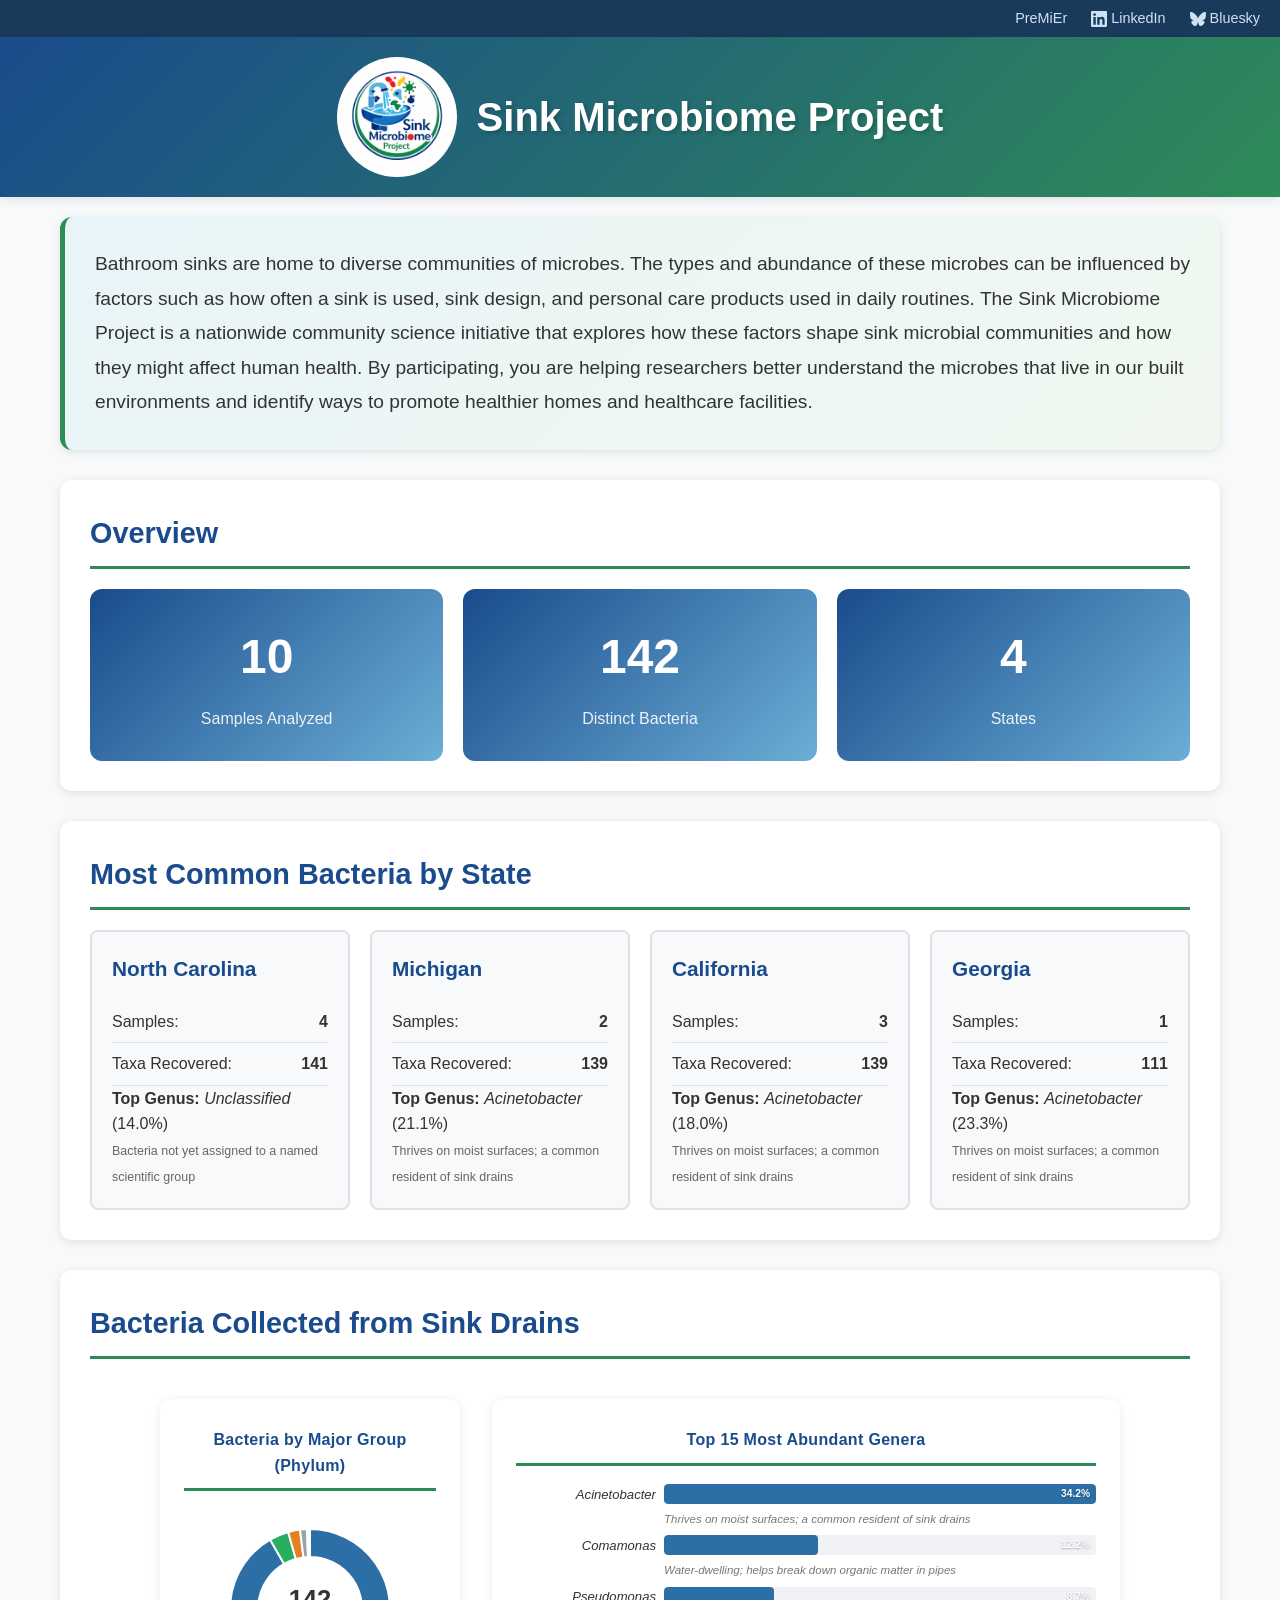
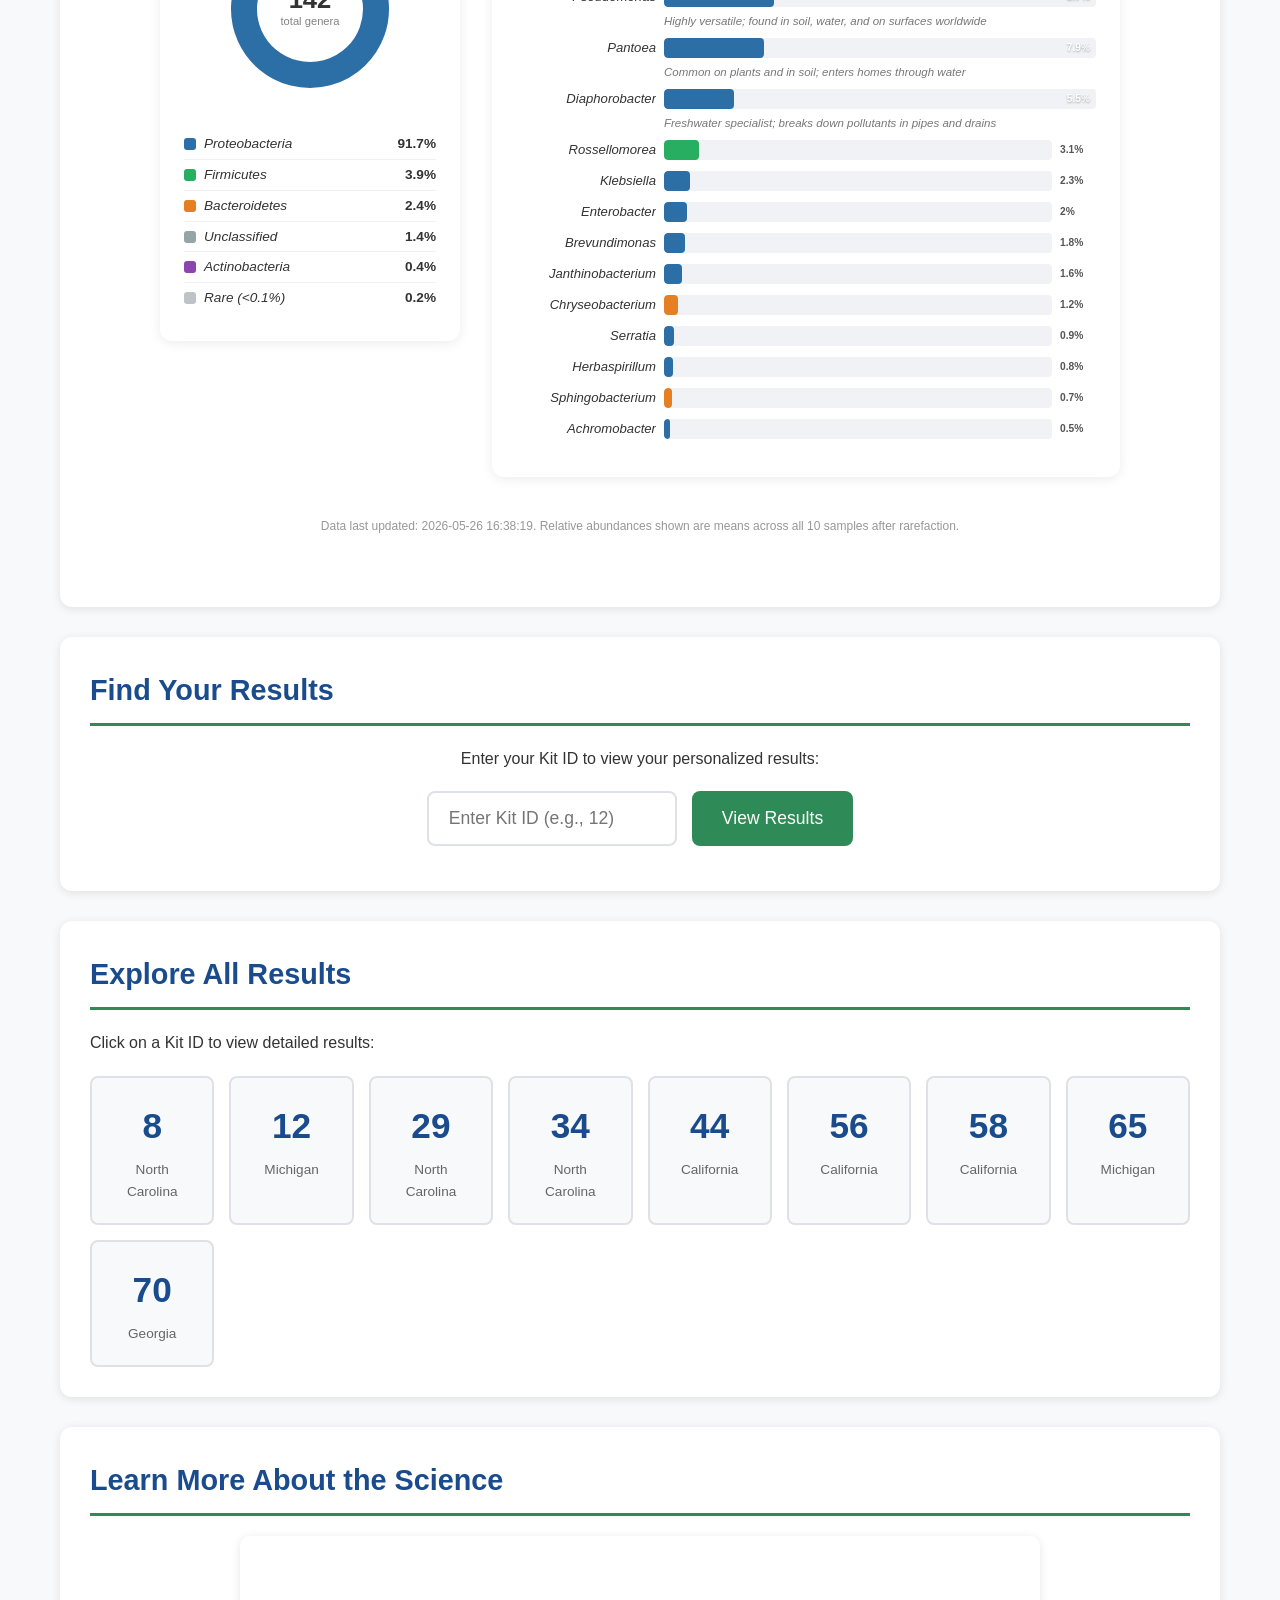
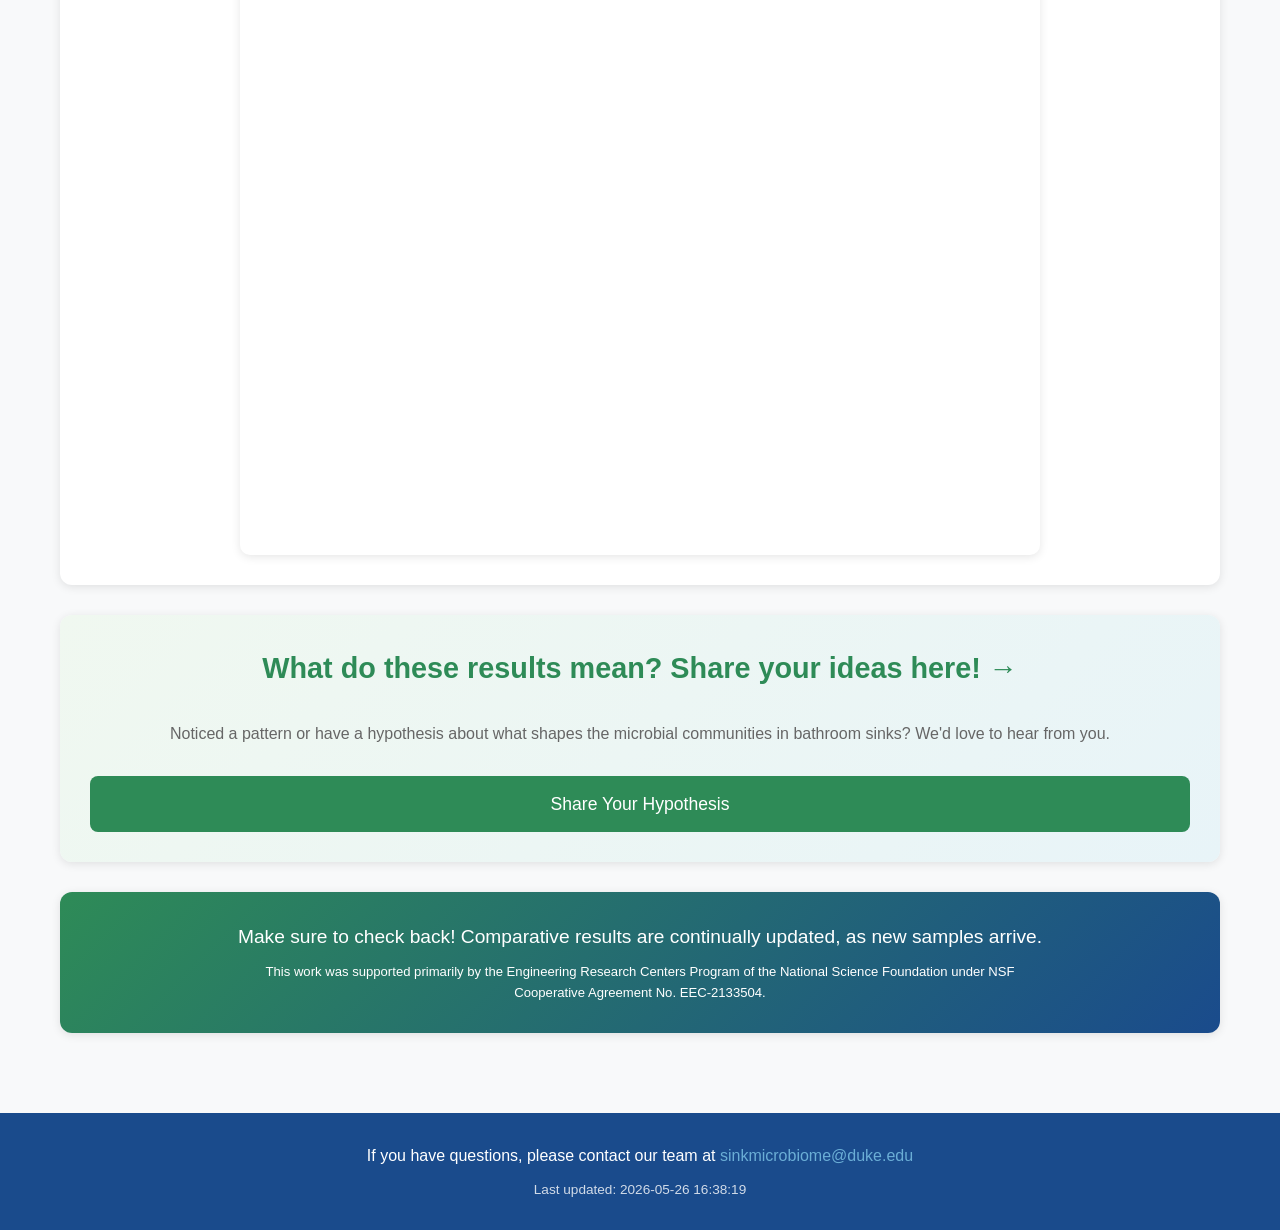
==== website/index.html @ 44a82197 "Update index.html" ====
<!DOCTYPE html>
<html lang="en">
<head>
    <meta charset="UTF-8">
    <meta name="viewport" content="width=device-width, initial-scale=1.0">
    <title>Sink Microbiome Project</title>
    <link rel="stylesheet" href="css/styles.css">
    <link rel="icon" type="image/png" href="assets/logo.png">
</head>
<body>
    <!-- Top Nav Links -->
    <nav class="top-nav">
        <a href="https://premier-microbiome.org/" target="_blank" rel="noopener">PreMiEr</a>
        <a href="https://www.linkedin.com/company/premier-erc/" target="_blank" rel="noopener">
            <svg xmlns="http://www.w3.org/2000/svg" width="24" height="24" viewBox="0 0 24 24" fill="currentColor" style="vertical-align:middle;margin-right:4px;"><path d="M20.447 20.452h-3.554v-5.569c0-1.328-.027-3.037-1.852-3.037-1.853 0-2.136 1.445-2.136 2.939v5.667H9.351V9h3.414v1.561h.046c.477-.9 1.637-1.85 3.37-1.85 3.601 0 4.267 2.37 4.267 5.455v6.286zM5.337 7.433a2.062 2.062 0 0 1-2.063-2.065 2.064 2.064 0 1 1 2.063 2.065zm1.782 13.019H3.555V9h3.564v11.452zM22.225 0H1.771C.792 0 0 .774 0 1.729v20.542C0 23.227.792 24 1.771 24h20.451C23.2 24 24 23.227 24 22.271V1.729C24 .774 23.2 0 22.222 0h.003z"/></svg>LinkedIn
        </a>
        <a href="https://bsky.app/profile/premiererc.bsky.social" target="_blank" rel="noopener">
            <svg xmlns="http://www.w3.org/2000/svg" width="24" height="24" viewBox="0 0 24 24" fill="currentColor" style="vertical-align:middle;margin-right:4px;"><path d="M12 10.8c-1.087-2.114-4.046-6.053-6.798-7.995C2.566.944 1.561 1.266.902 1.565.139 1.908 0 3.08 0 3.768c0 .69.378 5.65.624 6.479.815 2.736 3.713 3.66 6.383 3.364.136-.02.275-.039.415-.056-.138.022-.276.04-.415.056-3.912.58-7.387 2.005-2.83 7.078 5.013 5.19 6.87-1.113 7.823-4.308.953 3.195 2.05 9.271 7.733 4.308 4.267-4.308 1.172-6.498-2.74-7.078a8.741 8.741 0 0 1-.415-.056c.14.017.279.036.415.056 2.67.297 5.568-.628 6.383-3.364.246-.828.624-5.79.624-6.478 0-.69-.139-1.861-.902-2.204-.659-.298-1.664-.62-4.3 1.24C16.046 4.748 13.087 8.687 12 10.8z"/></svg>Bluesky
        </a>
    </nav>

    <!-- Header -->
    <header class="main-header">
        <div class="header-content">
            <img src="assets/logo.png" alt="Sink Microbiome Project Logo" class="logo">
            <h1>Sink Microbiome Project</h1>
        </div>
    </header>

    <!-- Main Content -->
    <main class="container">
        <!-- Project Description -->
        <section class="project-intro">
            <p class="intro-text">
                Bathroom sinks are home to diverse communities of microbes. The types and abundance of these microbes can be influenced by factors such as how often a sink is used, sink design, and personal care products used in daily routines. The Sink Microbiome Project is a nationwide community science initiative that explores how these factors shape sink microbial communities and how they might affect human health. By participating, you are helping researchers better understand the microbes that live in our built environments and identify ways to promote healthier homes and healthcare facilities.
            </p>
        </section>

        <!-- Summary Statistics -->
        <section class="summary-section">
            <h2>Overview</h2>
            <div class="stats-grid">
                <div class="stat-card">
                    <div class="stat-number" id="total-samples">--</div>
                    <div class="stat-label">Samples Analyzed</div>
                </div>
                <div class="stat-card">
                    <div class="stat-number" id="total-taxa">--</div>
                    <div class="stat-label">Distinct Bacteria</div>
                </div>
                <div class="stat-card">
                    <div class="stat-number" id="total-states">--</div>
                    <div class="stat-label">States</div>
                </div>
            </div>
        </section>

        <!-- Taxa by State -->
        <section class="county-section">
            <h2>Most Common Bacteria by State</h2>
            <div class="county-grid" id="state-grid">
                <!-- Populated by JavaScript -->
            </div>
        </section>

        <!-- Microbial Community Figure -->
        <section class="top-taxa-section">
            <h2>Bacteria Collected from Sink Drains</h2>
            <div class="figure-grid">
                <div class="figure-panel donut-panel">
                    <h2>Bacteria by Major Group (Phylum)</h2>
                    <div class="donut-wrap">
                        <svg id="donut-svg" viewBox="0 0 200 200"></svg>
                        <div class="donut-center">
                            <div class="big" id="donut-total">—</div>
                            <div class="small">total genera</div>
                        </div>
                    </div>
                    <ul class="phylum-legend" id="phylum-legend"></ul>
                </div>
                <div class="figure-panel bar-panel">
                    <h2>Top 15 Most Abundant Genera</h2>
                    <div id="bar-chart"></div>
                </div>
            </div>
            <p class="figure-note" id="figure-note"></p>
        </section>

        <!-- Participant Lookup -->
        <section class="lookup-section">
            <h2>Find Your Results</h2>
            <p>Enter your Kit ID to view your personalized results:</p>
            <div class="lookup-form">
                <input type="text" id="kit-id-input" placeholder="Enter Kit ID (e.g., 12)">
                <button id="lookup-btn" onclick="lookupParticipant()">View Results</button>
            </div>
            <div id="lookup-error" class="error-message"></div>
        </section>

        <!-- All Participants -->
        <section class="participants-section">
            <h2>Explore All Results</h2>
            <p>Click on a Kit ID to view detailed results:</p>
            <div class="participants-grid" id="participants-grid">
                <!-- Populated by JavaScript -->
            </div>
        </section>
        
        <!-- Video Section -->
        <section class="video-section">
            <h2>Learn More About the Science</h2>
            <div class="video-embed">
                <iframe
                    src="https://www.youtube.com/embed/YQyS303z-vs"
                    allow="accelerometer; autoplay; clipboard-write; encrypted-media; gyroscope; picture-in-picture"
                    allowfullscreen
                    title="Meet the Microbes That Climb Out of Sinks – PBS SCI NC">
                </iframe>
            </div>
        </section>

        <!-- Hypothesis Link -->
        <section class="hypothesis-section">
            <h2><a href="hypothesis.html" style="color: inherit; text-decoration: none;">What do these results mean? Share your ideas here! &rarr;</a></h2>
            <p style="text-align:center; margin-top: 12px; color: var(--text-light);">Noticed a pattern or have a hypothesis about what shapes the microbial communities in bathroom sinks? We'd love to hear from you.</p>
            <div style="text-align:center; margin-top: 20px;">
                <a href="hypothesis.html" class="submit-btn" style="display:inline-block; text-decoration:none; padding: 14px 32px;">Share Your Hypothesis</a>
            </div>
        </section>

        <!-- Updates Notice -->
        <section class="updates-notice">
            <p class="update-text">
                Make sure to check back! Comparative results are continually updated, as new samples arrive.
            </p>
            <p class="funding-text">This work was supported primarily by the Engineering Research Centers Program of the National Science Foundation under NSF Cooperative Agreement No. EEC-2133504.</p>
        </section>
    </main>

    <!-- Footer -->
    <footer class="main-footer">
        <p class="contact-text">
            If you have questions, please contact our team at
            <a href="mailto:sinkmicrobiome@duke.edu">sinkmicrobiome@duke.edu</a>
        </p>
        <p class="last-updated">Last updated: <span id="last-updated">--</span></p>
    </footer>

    <script src="js/main.js"></script>
</body>
</html>
---- website/css/styles.css ----
/* =============================================================================
   Sink Microbiome Project - Website Styles
   ============================================================================= */

/* CSS Variables */
:root {
    --primary-blue: #1a4b8c;
    --primary-green: #2e8b57;
    --light-blue: #6baed6;
    --accent-red: #e63946;
    --background: #f8f9fa;
    --white: #ffffff;
    --text-dark: #333333;
    --text-light: #666666;
    --border-color: #dee2e6;
    --shadow: 0 2px 10px rgba(0, 0, 0, 0.1);
    --shadow-hover: 0 4px 20px rgba(0, 0, 0, 0.15);
}

/* Reset and Base Styles */
* {
    margin: 0;
    padding: 0;
    box-sizing: border-box;
}

body {
    font-family: 'Segoe UI', Tahoma, Geneva, Verdana, sans-serif;
    line-height: 1.6;
    color: var(--text-dark);
    background-color: var(--background);
}

/* Top Nav */
.top-nav {
    background-color: #1a3a5c;
    padding: 7px 20px;
    display: flex;
    justify-content: flex-end;
    align-items: center;
    gap: 24px;
}

.top-nav a {
    color: #cfe2f3;
    text-decoration: none;
    font-size: 0.9rem;
    font-weight: 500;
    display: inline-flex;
    align-items: center;
    transition: color 0.2s;
}

.top-nav a:hover {
    color: #ffffff;
}

.top-nav svg {
    width: 16px;
    height: 16px;
}

/* Funding statement */
.funding-text {
    font-size: 0.82rem;
    color: #ffffff;
    text-align: center;
    max-width: 800px;
    margin: 8px auto 0;
    padding: 0 20px;
}

/* Microbial community figure (shared between index and microbes pages) */
.figure-grid {
    display: flex;
    flex-wrap: wrap;
    gap: 32px;
    justify-content: center;
    align-items: flex-start;
    max-width: 1000px;
    margin: 40px auto;
    padding: 0 20px;
}
.figure-panel {
    background: #fff;
    border-radius: 12px;
    box-shadow: 0 2px 12px rgba(0,0,0,.08);
    padding: 28px 24px;
}
.figure-panel h2 {
    font-size: 1em;
    font-weight: 700;
    margin: 0 0 18px;
    text-align: center;
    letter-spacing: .02em;
}
.donut-panel { flex: 0 0 300px; }
.bar-panel    { flex: 1 1 400px; min-width: 280px; }
.donut-wrap   { position: relative; width: 200px; height: 200px; margin: 0 auto 20px; }
.donut-wrap svg { width: 100%; height: 100%; overflow: visible; }
.donut-center {
    position: absolute; top: 50%; left: 50%;
    transform: translate(-50%,-50%);
    text-align: center; pointer-events: none;
}
.donut-center .big   { font-size: 1.6em; font-weight: 700; line-height: 1; }
.donut-center .small { font-size: 0.7em; opacity: .6; }
.phylum-legend { list-style: none; margin: 0; padding: 0; }
.phylum-legend li {
    display: flex; align-items: center; gap: 8px;
    font-size: 0.85em; padding: 4px 0;
    border-bottom: 1px solid #f0f0f0;
}
.phylum-legend li:last-child { border-bottom: none; }
.legend-dot  { width: 12px; height: 12px; border-radius: 3px; flex-shrink: 0; }
.legend-name { flex: 1; font-style: italic; }
.legend-pct  { font-weight: 600; white-space: nowrap; }
.bar-row {
    display: flex; align-items: center; gap: 8px;
    margin-bottom: 10px; font-size: 0.82em;
}
.bar-label {
    width: 140px; flex-shrink: 0;
    text-align: right; font-style: italic;
    overflow: hidden; text-overflow: ellipsis; white-space: nowrap;
}
.bar-track {
    flex: 1; background: #f0f2f5; border-radius: 4px; height: 20px;
    position: relative; overflow: hidden;
}
.bar-fill   { height: 100%; border-radius: 4px; transition: width .6s ease; }
.bar-pct {
    position: absolute; right: 6px; top: 50%;
    transform: translateY(-50%);
    font-size: 0.78em; font-weight: 600; color: #fff;
    text-shadow: 0 1px 2px rgba(0,0,0,.3);
}
.bar-pct.outside {
    position: static; transform: none;
    color: #555; text-shadow: none; flex-shrink: 0; width: 36px;
    font-size: 0.78em; font-weight: 600;
}
.figure-note {
    text-align: center; font-size: 0.75em; opacity: .5;
    margin: 0 auto 40px; max-width: 700px; padding: 0 20px;
}
.bar-desc {
    margin-left: 148px;
    font-size: 0.72em;
    color: #777;
    font-style: italic;
    margin-top: -4px;
    margin-bottom: 8px;
    line-height: 1.4;
}
@media (max-width: 600px) {
    .bar-desc { margin-left: 108px; }
}

/* Video section */
.video-section {
    text-align: left;
}
.video-embed {
    position: relative;
    padding-bottom: 56.25%;
    height: 0;
    overflow: hidden;
    max-width: 800px;
    margin: 16px auto 0;
    border-radius: 10px;
    box-shadow: var(--shadow);
}
.video-embed iframe {
    position: absolute;
    top: 0; left: 0;
    width: 80%; height: 80%;
    border: 0;
    border-radius: 10px;
}
@media (max-width: 600px) {
    .bar-label { width: 100px; font-size: 0.75em; }
}

/* Header */
.main-header {
    background: linear-gradient(135deg, var(--primary-blue) 0%, var(--primary-green) 100%);
    color: var(--white);
    padding: 20px 0;
    box-shadow: var(--shadow);
}

.header-content {
    max-width: 1200px;
    margin: 0 auto;
    padding: 0 20px;
    display: flex;
    align-items: center;
    justify-content: center;
    gap: 20px;
}

.logo {
    width: 120px;
    height: 120px;
    border-radius: 50%;
    background: var(--white);
    padding: 5px;
}

.main-header h1 {
    font-size: 2.5rem;
    font-weight: 700;
    text-shadow: 2px 2px 4px rgba(0, 0, 0, 0.2);
}

/* Main Container */
.container {
    max-width: 1200px;
    margin: 0 auto;
    padding: 20px;
}

/* Section Styles */
section {
    background: var(--white);
    border-radius: 12px;
    padding: 30px;
    margin-bottom: 30px;
    box-shadow: var(--shadow);
}

section h2 {
    color: var(--primary-blue);
    font-size: 1.8rem;
    margin-bottom: 20px;
    padding-bottom: 10px;
    border-bottom: 3px solid var(--primary-green);
}

/* Project Intro */
.project-intro {
    background: linear-gradient(135deg, #e8f4f8 0%, #f0f8f0 100%);
    border-left: 5px solid var(--primary-green);
}

.intro-text {
    font-size: 1.2rem;
    color: var(--text-dark);
    line-height: 1.8;
}

/* Stats Grid */
.stats-grid {
    display: grid;
    grid-template-columns: repeat(auto-fit, minmax(200px, 1fr));
    gap: 20px;
}

.stat-card {
    background: linear-gradient(135deg, var(--primary-blue) 0%, var(--light-blue) 100%);
    color: var(--white);
    padding: 30px;
    border-radius: 12px;
    text-align: center;
    transition: transform 0.3s ease;
}

.stat-card:hover {
    transform: translateY(-5px);
}

.stat-number {
    font-size: 3rem;
    font-weight: 700;
    margin-bottom: 10px;
}

.stat-label {
    font-size: 1rem;
    opacity: 0.9;
}

/* Map Section */
.map-section {
    min-height: 400px;
}

#map-container {
    height: 350px;
    border-radius: 8px;
    overflow: hidden;
    border: 2px solid var(--border-color);
}

.map-placeholder {
    height: 100%;
    display: flex;
    align-items: center;
    justify-content: center;
    background: #e9ecef;
    color: var(--text-light);
}

/* County Grid */
.county-grid {
    display: grid;
    grid-template-columns: repeat(auto-fit, minmax(250px, 1fr));
    gap: 20px;
}

.county-card {
    background: var(--background);
    border: 2px solid var(--border-color);
    border-radius: 8px;
    padding: 20px;
    transition: all 0.3s ease;
}

.county-card:hover {
    border-color: var(--primary-green);
    box-shadow: var(--shadow-hover);
}

.county-card h3 {
    color: var(--primary-blue);
    margin-bottom: 15px;
    font-size: 1.3rem;
}

.county-stat {
    display: flex;
    justify-content: space-between;
    padding: 8px 0;
    border-bottom: 1px solid var(--border-color);
}

.county-stat:last-child {
    border-bottom: none;
}

/* Top Taxa Section */
.taxa-list {
    display: flex;
    flex-direction: column;
    gap: 15px;
}

.taxa-item {
    display: flex;
    align-items: flex-start;
    background: var(--background);
    border-radius: 8px;
    padding: 15px 20px;
    transition: all 0.3s ease;
}

.taxa-item:hover {
    background: #e8f4f8;
}

.taxa-rank {
    width: 40px;
    height: 40px;
    background: var(--primary-green);
    color: var(--white);
    border-radius: 50%;
    display: flex;
    align-items: center;
    justify-content: center;
    font-weight: 700;
    margin-right: 20px;
}

.taxa-name {
    flex: 1;
    font-size: 1.1rem;
    font-style: italic;
}

.taxa-abundance {
    font-weight: 700;
    color: var(--primary-blue);
}

.taxa-description {
    font-size: 0.82rem;
    color: var(--text-light);
    font-style: normal;
    margin-top: 3px;
    margin-bottom: 4px;
}

.taxa-bar {
    height: 8px;
    background: linear-gradient(90deg, var(--primary-green) 0%, var(--light-blue) 100%);
    border-radius: 4px;
    margin-top: 6px;
}

/* Lookup Section */
.lookup-section {
    text-align: center;
}

.lookup-section h2 {
    text-align: left;
}

.lookup-form {
    display: flex;
    justify-content: center;
    gap: 15px;
    margin-top: 20px;
    flex-wrap: wrap;
}

.lookup-form input {
    padding: 15px 20px;
    font-size: 1.1rem;
    border: 2px solid var(--border-color);
    border-radius: 8px;
    width: 250px;
    transition: border-color 0.3s ease;
}

.lookup-form input:focus {
    outline: none;
    border-color: var(--primary-green);
}

.lookup-form button,
.submit-btn {
    padding: 15px 30px;
    font-size: 1.1rem;
    background: var(--primary-green);
    color: var(--white);
    border: none;
    border-radius: 8px;
    cursor: pointer;
    transition: all 0.3s ease;
}

.lookup-form button:hover,
.submit-btn:hover {
    background: var(--primary-blue);
    transform: translateY(-2px);
}

.error-message {
    color: var(--accent-red);
    margin-top: 15px;
    font-weight: 500;
}

/* Participants Grid */
.participants-grid {
    display: grid;
    grid-template-columns: repeat(auto-fill, minmax(120px, 1fr));
    gap: 15px;
    margin-top: 20px;
}

.participant-card {
    background: var(--background);
    border: 2px solid var(--border-color);
    border-radius: 8px;
    padding: 20px;
    text-align: center;
    cursor: pointer;
    transition: all 0.3s ease;
    text-decoration: none;
    color: var(--text-dark);
}

.participant-card:hover {
    border-color: var(--primary-green);
    background: #e8f4f8;
    transform: translateY(-3px);
}

.participant-card .kit-id {
    font-size: 2.2rem;
    font-weight: 700;
    color: var(--primary-blue);
}

.participant-card .county {
    font-size: 0.85rem;
    color: var(--text-light);
    margin-top: 5px;
}

/* Hypothesis Section */
.hypothesis-section {
    background: linear-gradient(135deg, #f0f8f0 0%, #e8f4f8 100%);
}

.hypothesis-section h2 {
    text-align: center;
    border-bottom: none;
    color: var(--primary-green);
}

.hypothesis-form {
    max-width: 600px;
    margin: 0 auto;
}

.form-group {
    margin-bottom: 20px;
}

.form-group label {
    display: block;
    margin-bottom: 8px;
    font-weight: 500;
    color: var(--text-dark);
}

.form-group input,
.form-group textarea {
    width: 100%;
    padding: 12px 15px;
    font-size: 1rem;
    border: 2px solid var(--border-color);
    border-radius: 8px;
    font-family: inherit;
    transition: border-color 0.3s ease;
}

.form-group input:focus,
.form-group textarea:focus {
    outline: none;
    border-color: var(--primary-green);
}

.form-group textarea {
    resize: vertical;
    min-height: 120px;
}

.submit-btn {
    width: 100%;
    margin-top: 10px;
}

/* Updates Notice */
.updates-notice {
    background: linear-gradient(135deg, var(--primary-green) 0%, var(--primary-blue) 100%);
    color: var(--white);
    text-align: center;
}

.update-text {
    font-size: 1.2rem;
    font-weight: 500;
}

/* Footer */
.main-footer {
    background: var(--primary-blue);
    color: var(--white);
    text-align: center;
    padding: 30px 20px;
    margin-top: 30px;
}

.contact-text {
    font-size: 1rem;
    margin-bottom: 10px;
}

.contact-text a {
    color: var(--light-blue);
    text-decoration: none;
}

.contact-text a:hover {
    text-decoration: underline;
}

.last-updated {
    font-size: 0.85rem;
    opacity: 0.8;
}

/* Responsive Design */
@media (max-width: 768px) {
    .header-content {
        flex-direction: column;
        text-align: center;
    }

    .main-header h1 {
        font-size: 1.8rem;
    }

    .logo {
        width: 100px;
        height: 100px;
    }

    section {
        padding: 20px;
    }

    section h2 {
        font-size: 1.4rem;
    }

    .stat-number {
        font-size: 2rem;
    }

    .lookup-form {
        flex-direction: column;
        align-items: center;
    }

    .lookup-form input {
        width: 100%;
        max-width: 300px;
    }
}

/* Loading Animation */
.loading {
    display: inline-block;
    width: 20px;
    height: 20px;
    border: 3px solid var(--border-color);
    border-radius: 50%;
    border-top-color: var(--primary-green);
    animation: spin 1s ease-in-out infinite;
}

@keyframes spin {
    to {
        transform: rotate(360deg);
    }
}
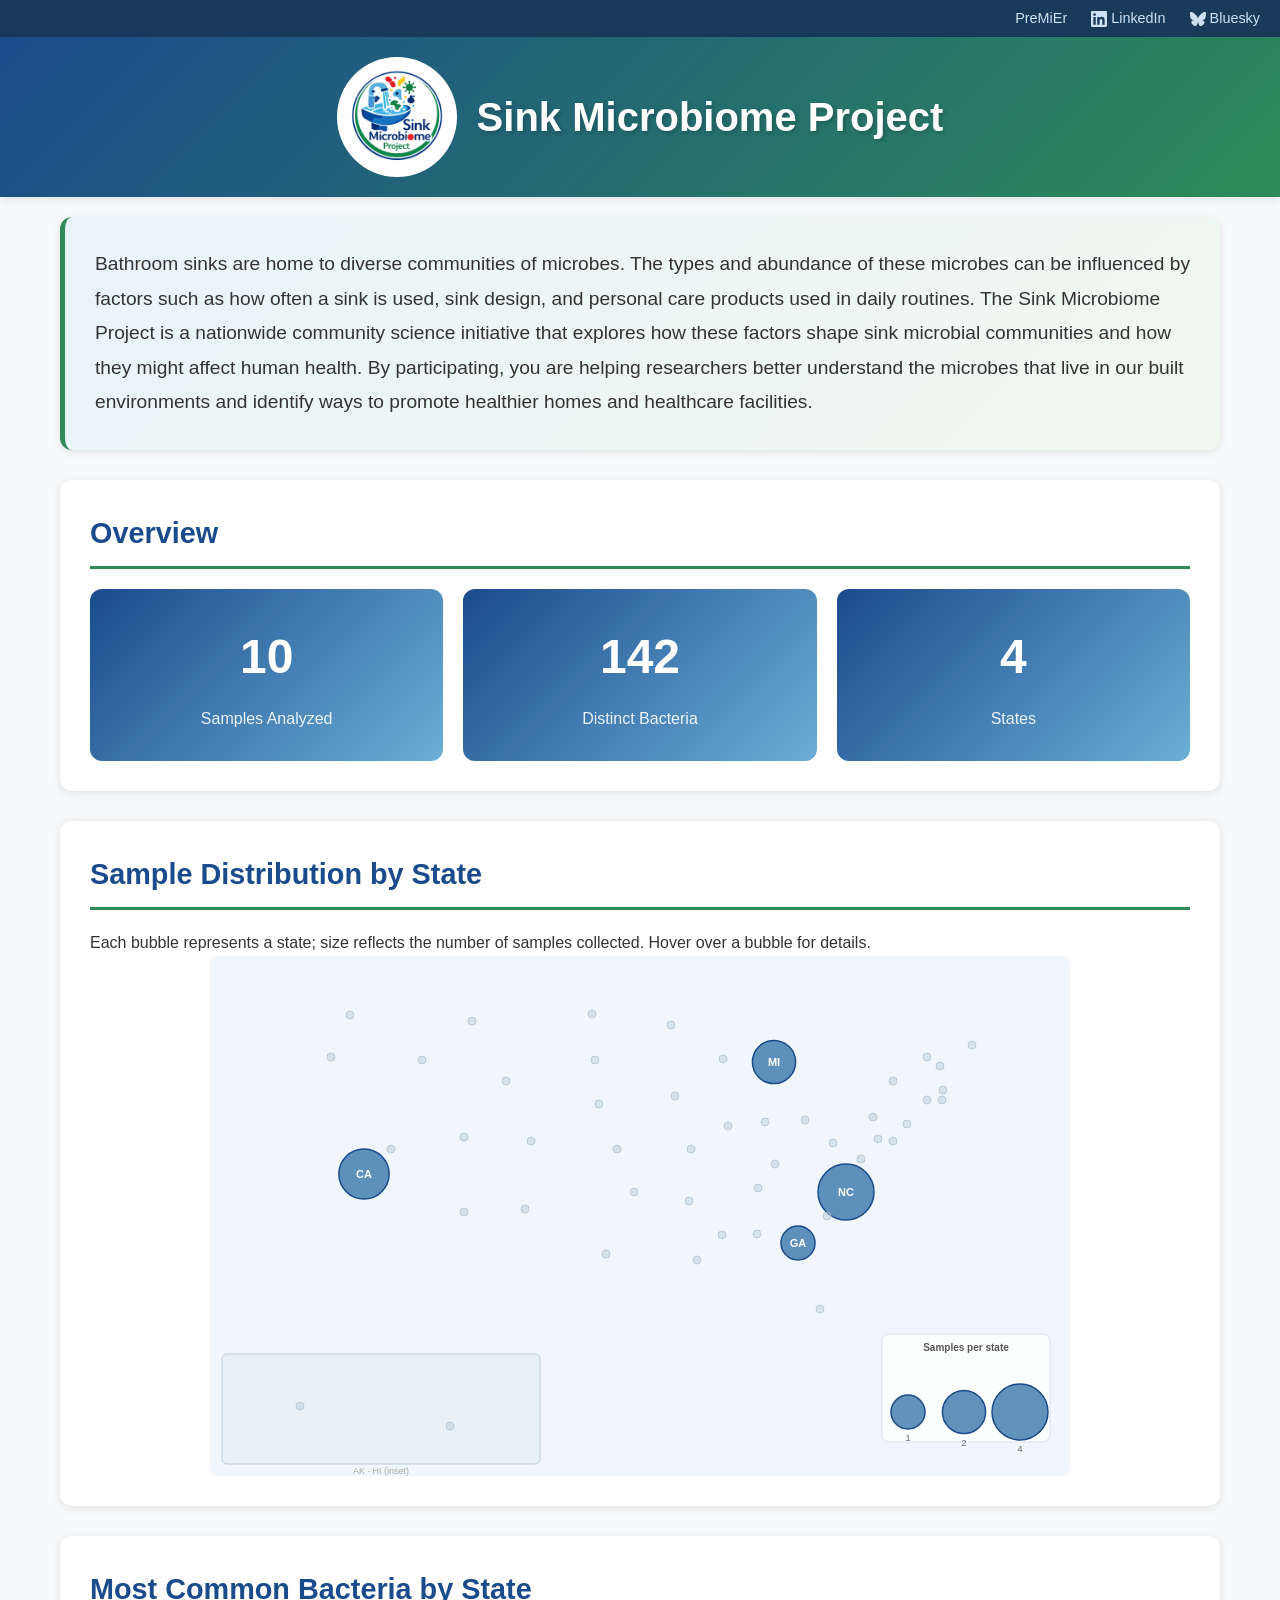
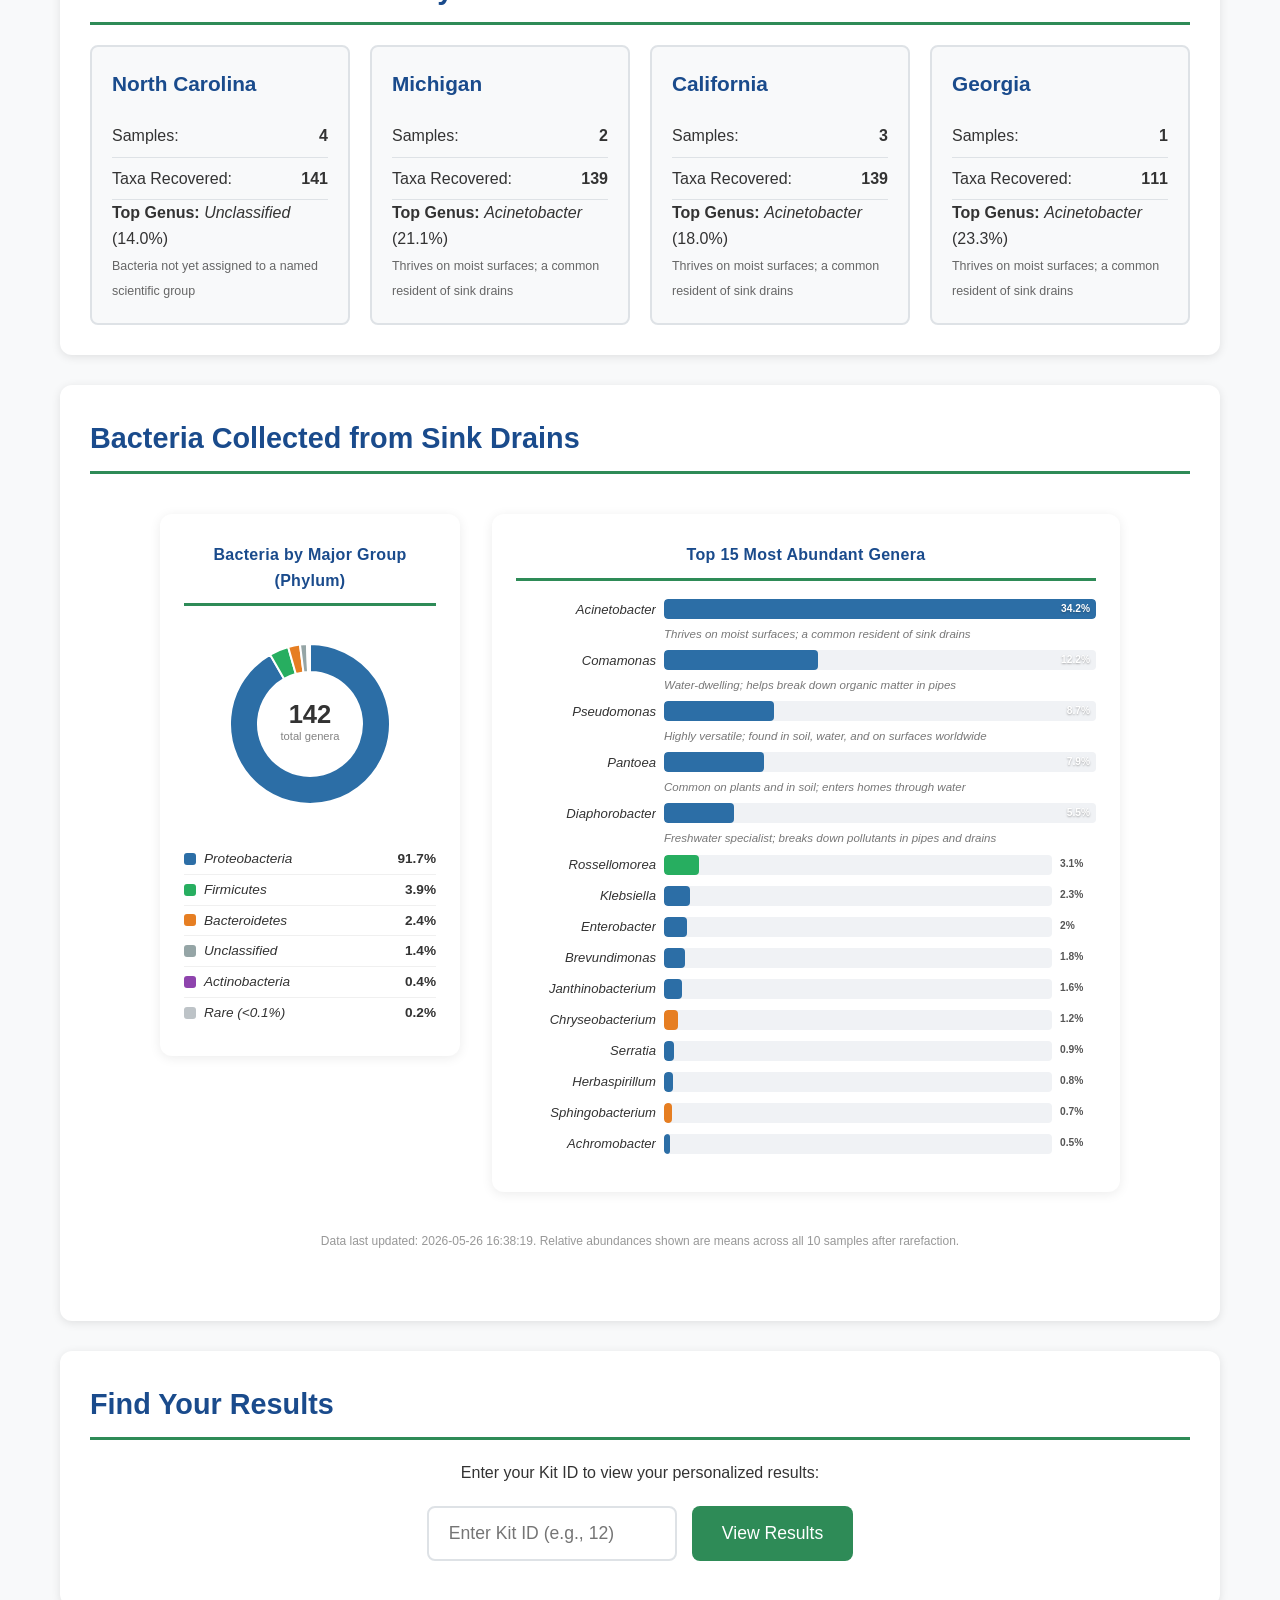
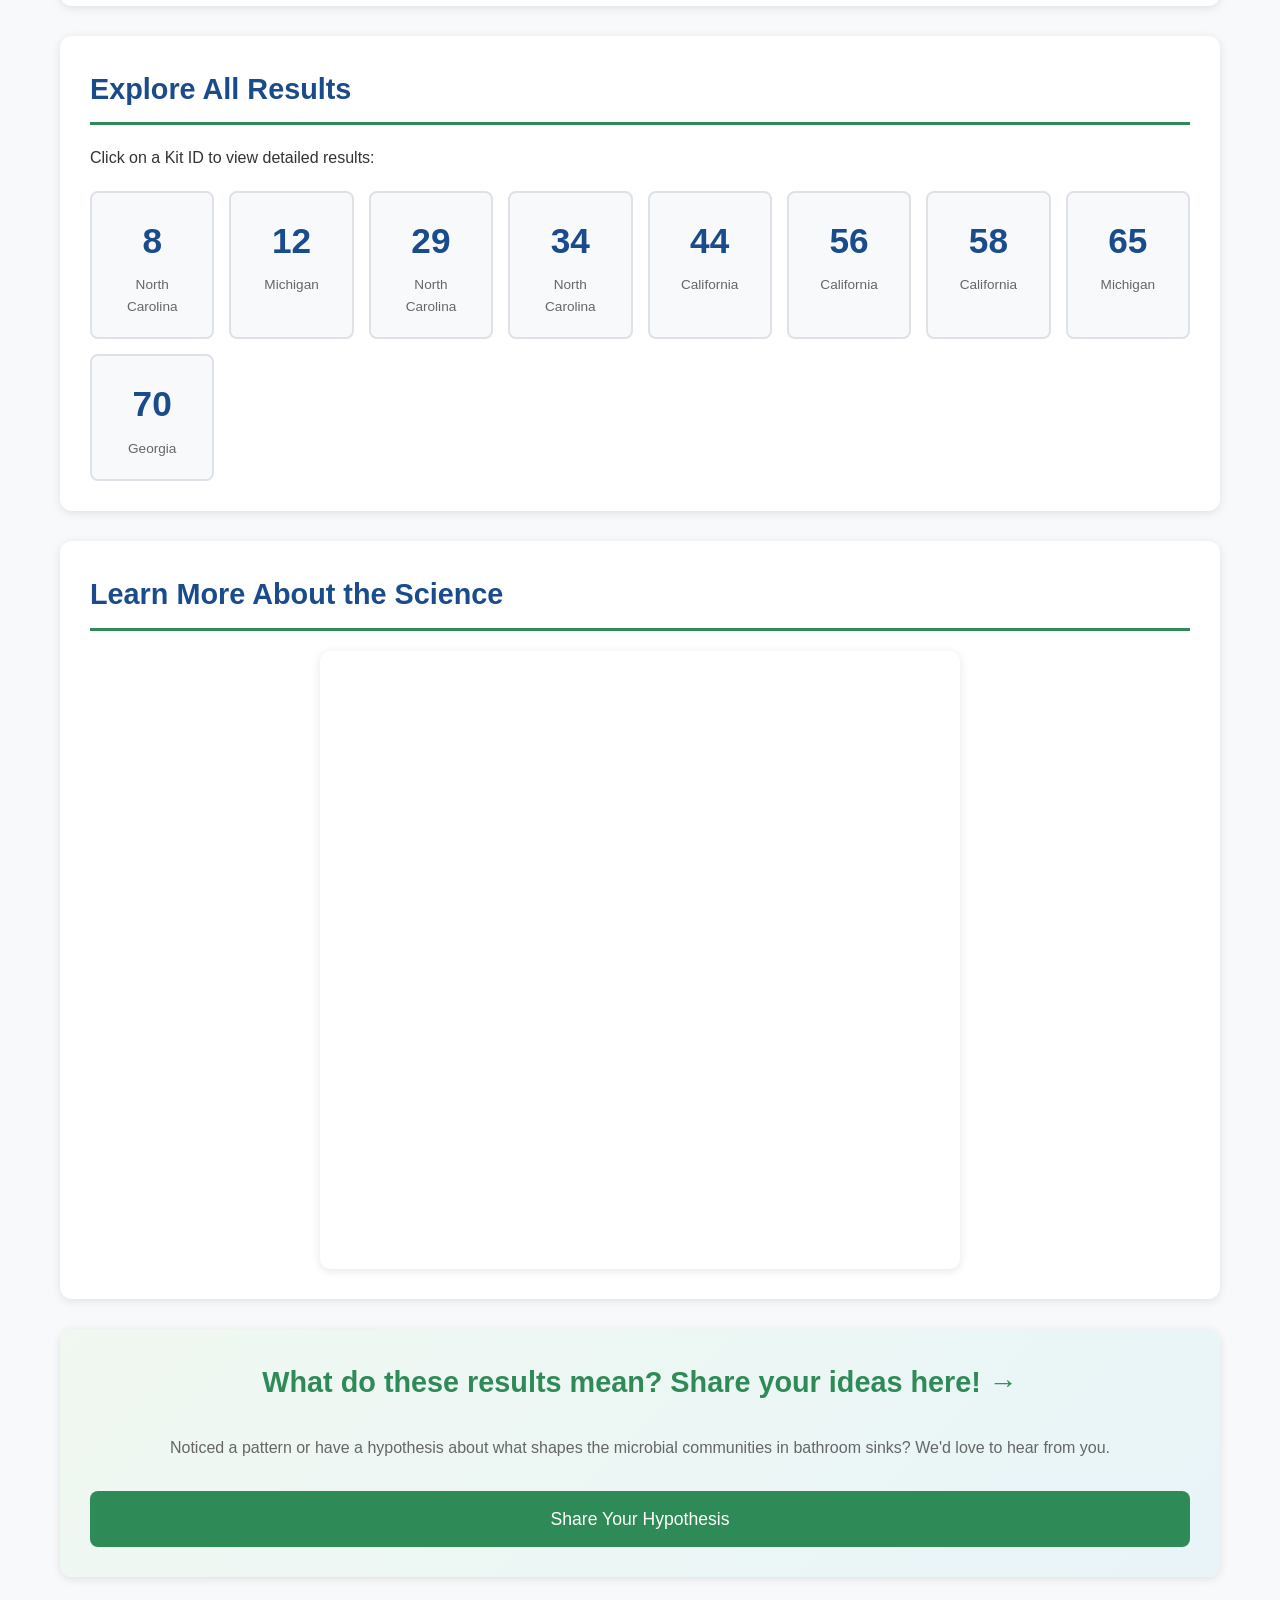
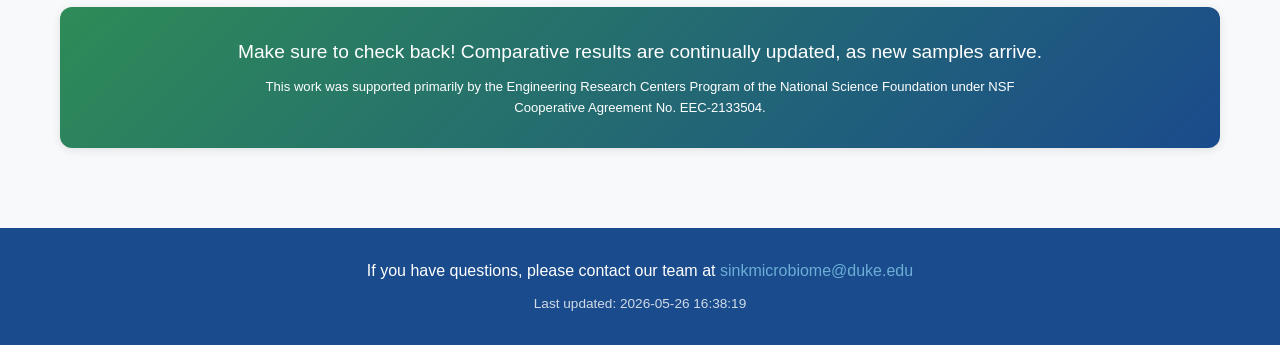
==== commit d832f8d0: "Add US bubble map and fix video section CSS - New 'Sample Distribution by State' bubble map below Pr" ====
--- a/website/index.html
+++ b/website/index.html
@@ -52,6 +52,16 @@
                     <div class="stat-number" id="total-states">--</div>
                     <div class="stat-label">States</div>
                 </div>
+            </div>
+        </section>
+
+        <!-- Sample Distribution Map -->
+        <section class="map-section">
+            <h2>Sample Distribution by State</h2>
+            <p class="section-description">Each bubble represents a state; size reflects the number of samples collected. Hover over a bubble for details.</p>
+            <div class="map-container">
+                <svg id="us-bubble-map" viewBox="0 0 860 520" preserveAspectRatio="xMidYMid meet" aria-label="US map showing sample counts by state"></svg>
+                <div id="map-tooltip" class="map-tooltip" style="display:none;"></div>
             </div>
         </section>
 
--- a/website/css/styles.css
+++ b/website/css/styles.css
@@ -161,12 +161,18 @@
 .video-section {
     text-align: left;
 }
+.video-section h2 {
+    text-align: left;
+}
+.video-section p {
+    text-align: left;
+}
 .video-embed {
     position: relative;
     padding-bottom: 56.25%;
     height: 0;
     overflow: hidden;
-    max-width: 800px;
+    max-width: 640px;
     margin: 16px auto 0;
     border-radius: 10px;
     box-shadow: var(--shadow);
@@ -177,6 +183,33 @@
     width: 80%; height: 80%;
     border: 0;
     border-radius: 10px;
+}
+
+/* Bubble map */
+.map-section {
+    overflow: hidden;
+}
+.map-container {
+    position: relative;
+    max-width: 860px;
+    margin: 0 auto;
+}
+#us-bubble-map {
+    width: 100%;
+    height: auto;
+    display: block;
+}
+.map-tooltip {
+    position: absolute;
+    background: rgba(26, 75, 140, 0.92);
+    color: #fff;
+    padding: 7px 12px;
+    border-radius: 6px;
+    font-size: 0.82rem;
+    pointer-events: none;
+    z-index: 100;
+    white-space: nowrap;
+    box-shadow: 0 2px 8px rgba(0,0,0,0.2);
 }
 @media (max-width: 600px) {
     .bar-label { width: 100px; font-size: 0.75em; }
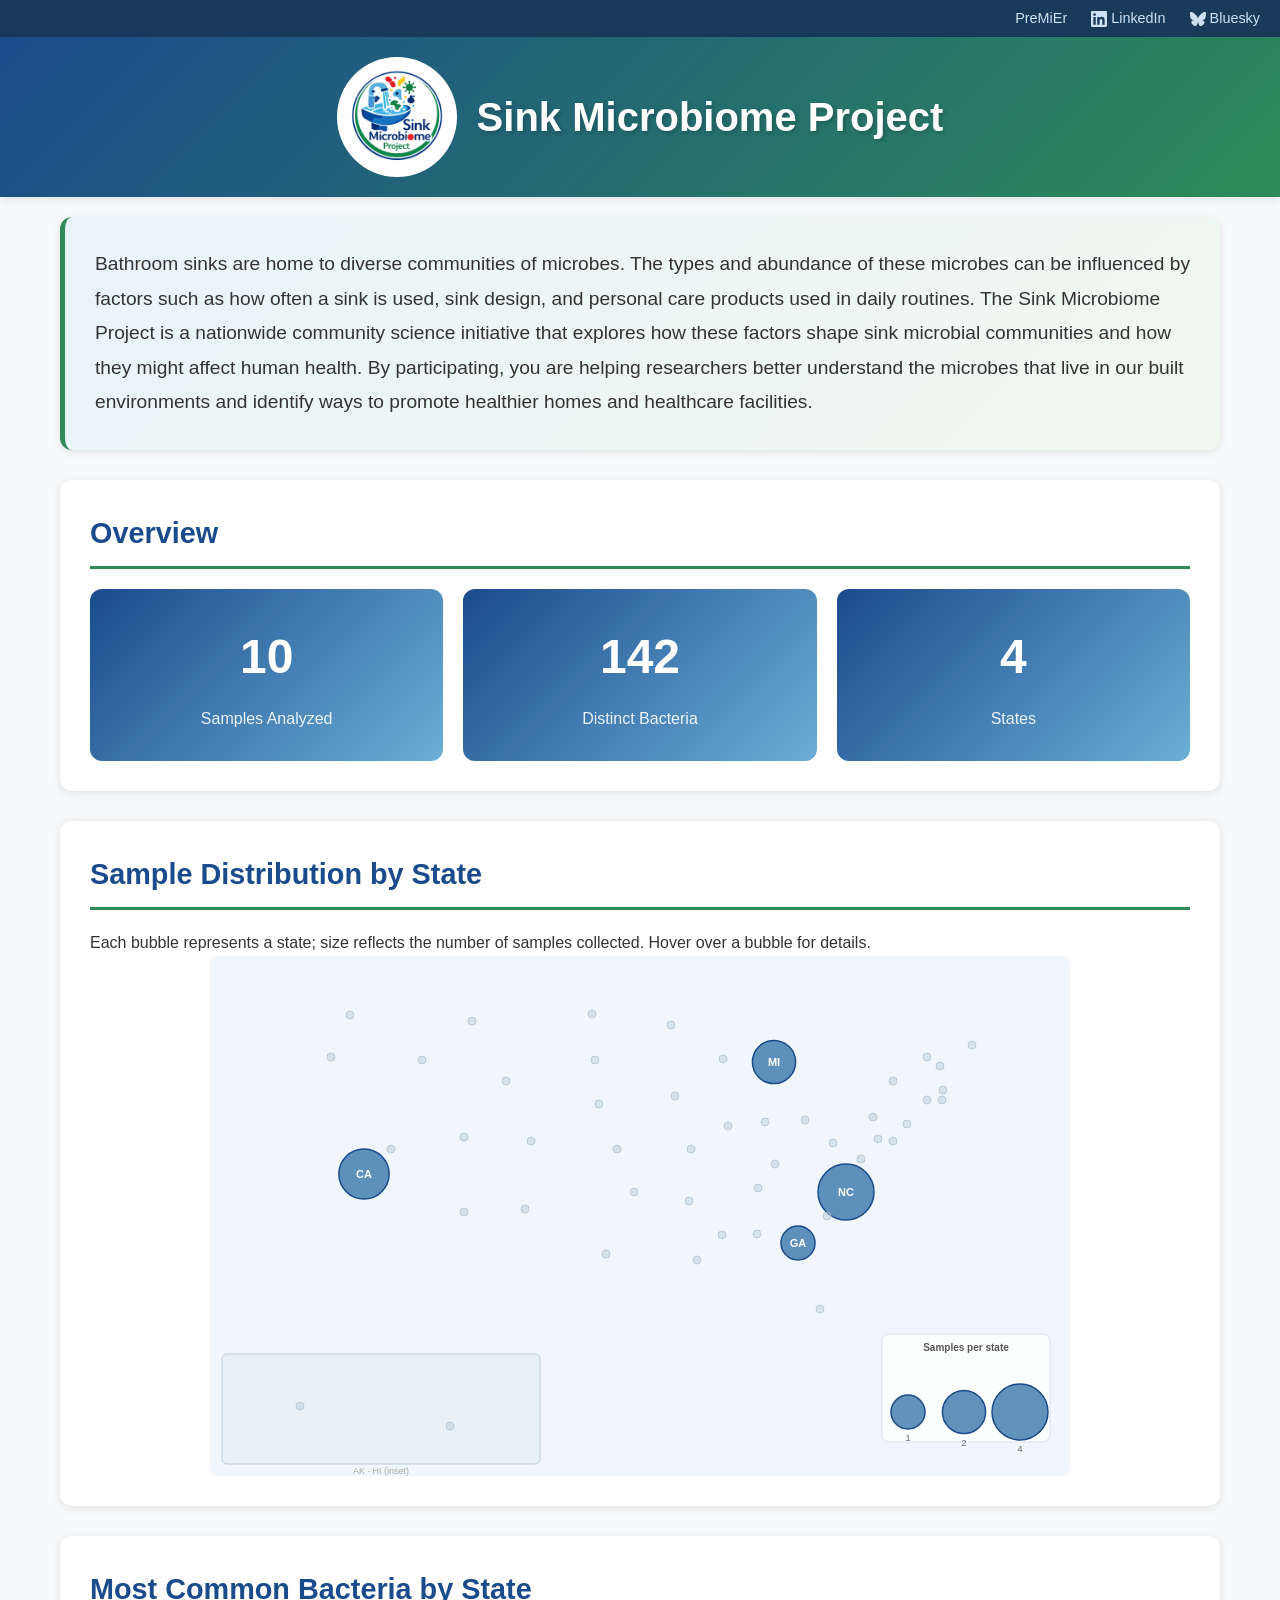
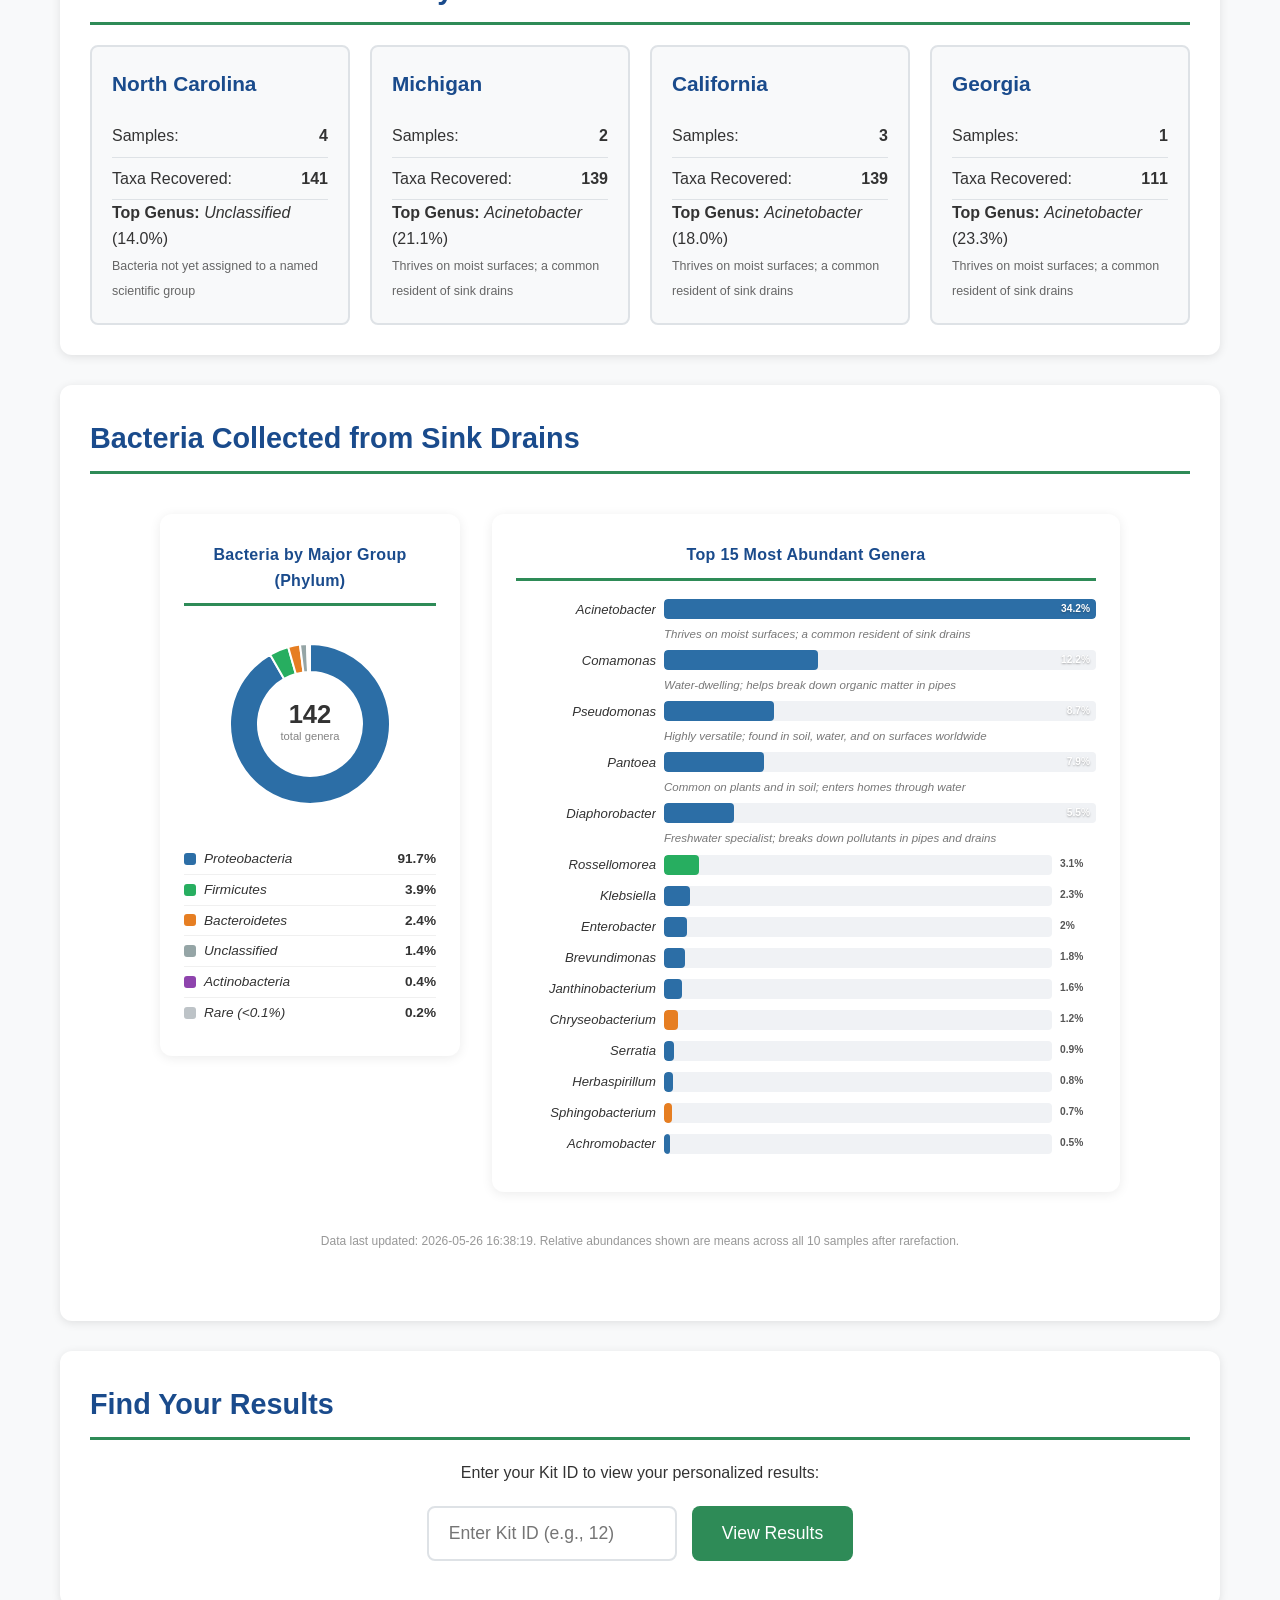
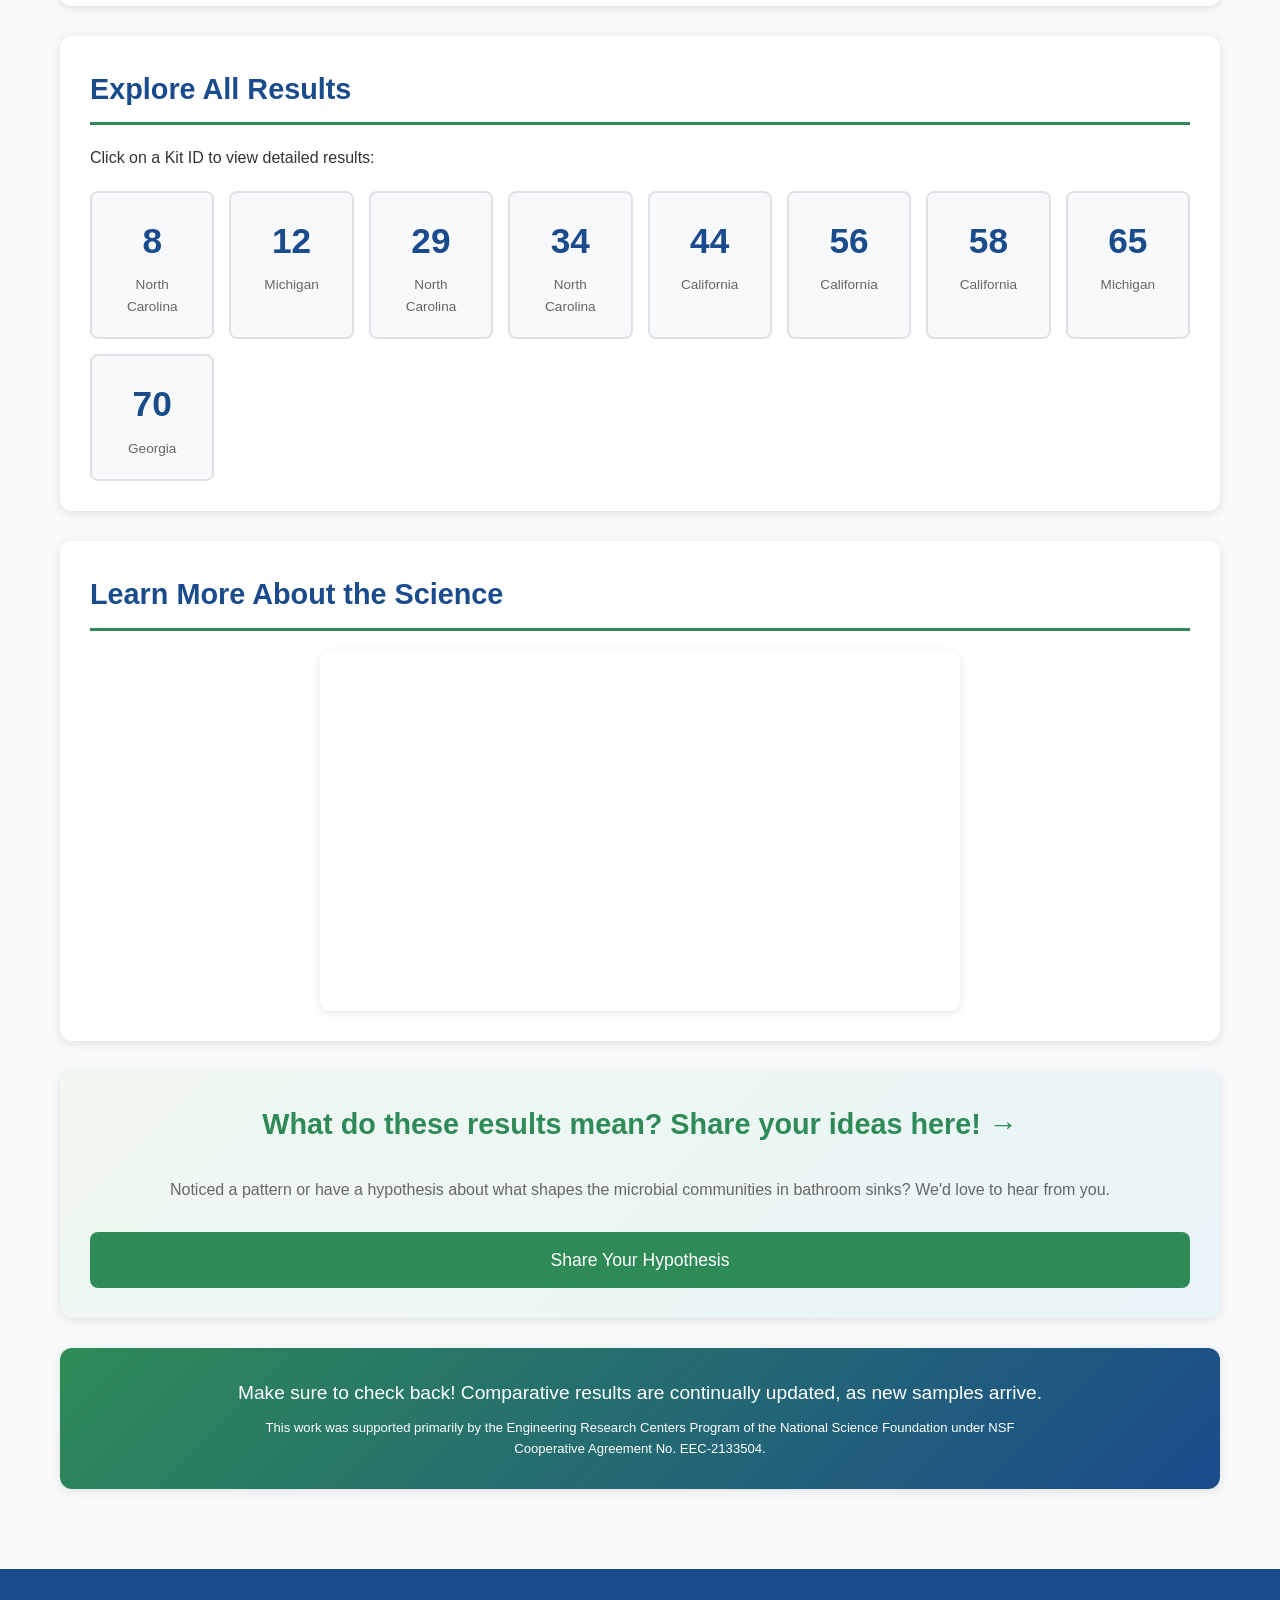
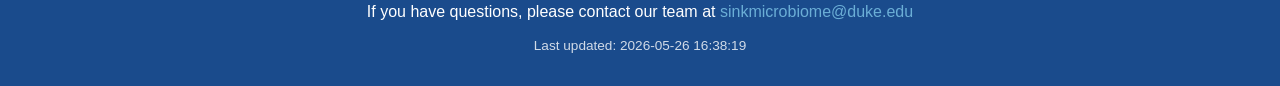
==== commit ca726df8: "Add drain-countertop similarity chart; fix video container - New 'Drain vs. Countertop Similarity' s" ====
--- a/website/index.html
+++ b/website/index.html
@@ -96,6 +96,16 @@
             <p class="figure-note" id="figure-note"></p>
         </section>
 
+        <!-- Drain vs Countertop Similarity -->
+        <section class="similarity-summary-section" id="similarity-summary-section">
+            <h2>Drain vs. Countertop Similarity</h2>
+            <p class="section-description">How similar are the bacterial communities found in the sink drain compared to the countertop? Each dot represents one household. Hover for details.</p>
+            <div class="sim-chart-container">
+                <svg id="sim-chart" viewBox="0 0 800 175" preserveAspectRatio="xMidYMid meet" aria-label="Strip chart of drain–countertop similarity scores"></svg>
+                <div id="sim-tooltip" class="sim-tooltip" style="display:none;"></div>
+            </div>
+        </section>
+
         <!-- Participant Lookup -->
         <section class="lookup-section">
             <h2>Find Your Results</h2>
--- a/website/css/styles.css
+++ b/website/css/styles.css
@@ -169,10 +169,9 @@
 }
 .video-embed {
     position: relative;
-    padding-bottom: 56.25%;
-    height: 0;
+    aspect-ratio: 16 / 9;
+    max-width: 640px;
     overflow: hidden;
-    max-width: 640px;
     margin: 16px auto 0;
     border-radius: 10px;
     box-shadow: var(--shadow);
@@ -180,9 +179,34 @@
 .video-embed iframe {
     position: absolute;
     top: 0; left: 0;
-    width: 80%; height: 80%;
+    width: 100%; height: 100%;
     border: 0;
     border-radius: 10px;
+}
+
+/* Drain–countertop similarity strip chart */
+.sim-chart-container {
+    position: relative;
+    max-width: 800px;
+    margin: 0 auto;
+}
+#sim-chart {
+    width: 100%;
+    height: auto;
+    display: block;
+}
+.sim-tooltip {
+    position: absolute;
+    background: rgba(26, 75, 140, 0.92);
+    color: #fff;
+    padding: 7px 12px;
+    border-radius: 6px;
+    font-size: 0.82rem;
+    line-height: 1.4;
+    pointer-events: none;
+    z-index: 100;
+    white-space: nowrap;
+    box-shadow: 0 2px 8px rgba(0,0,0,0.2);
 }
 
 /* Bubble map */
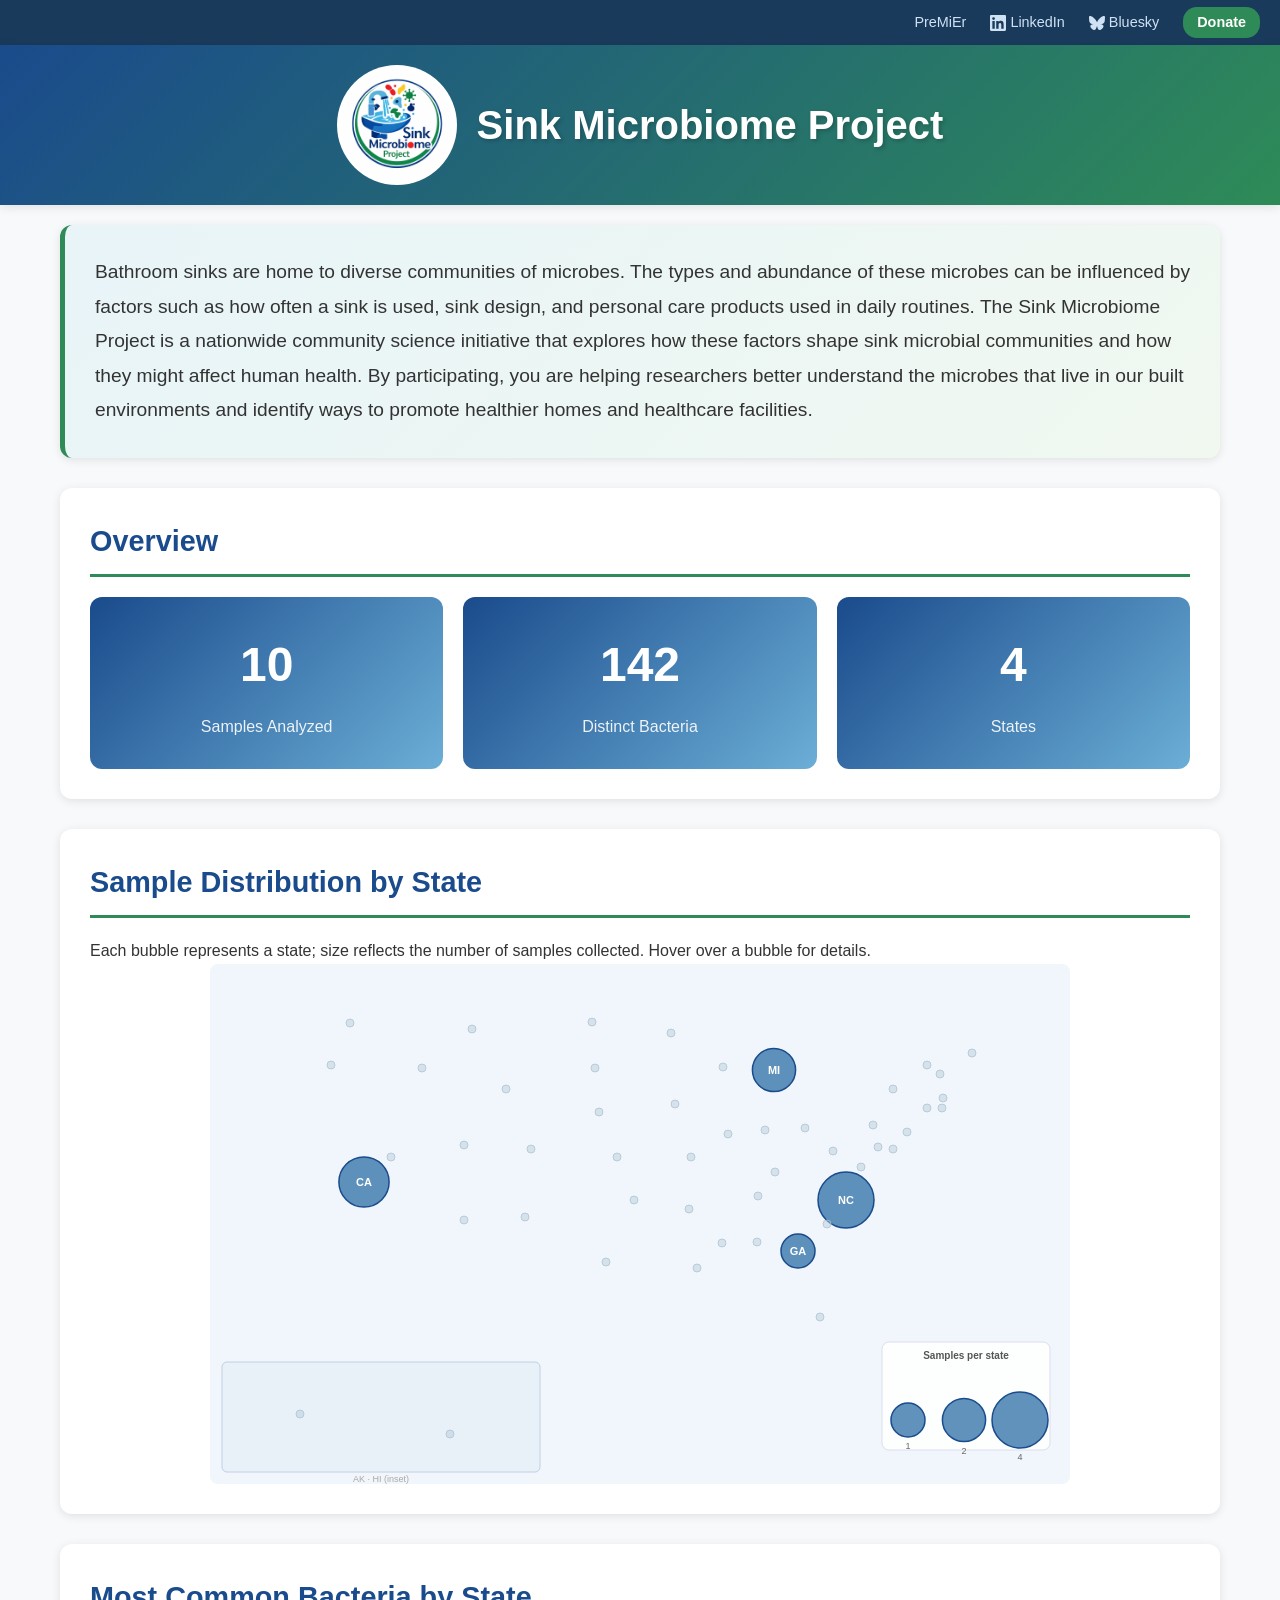
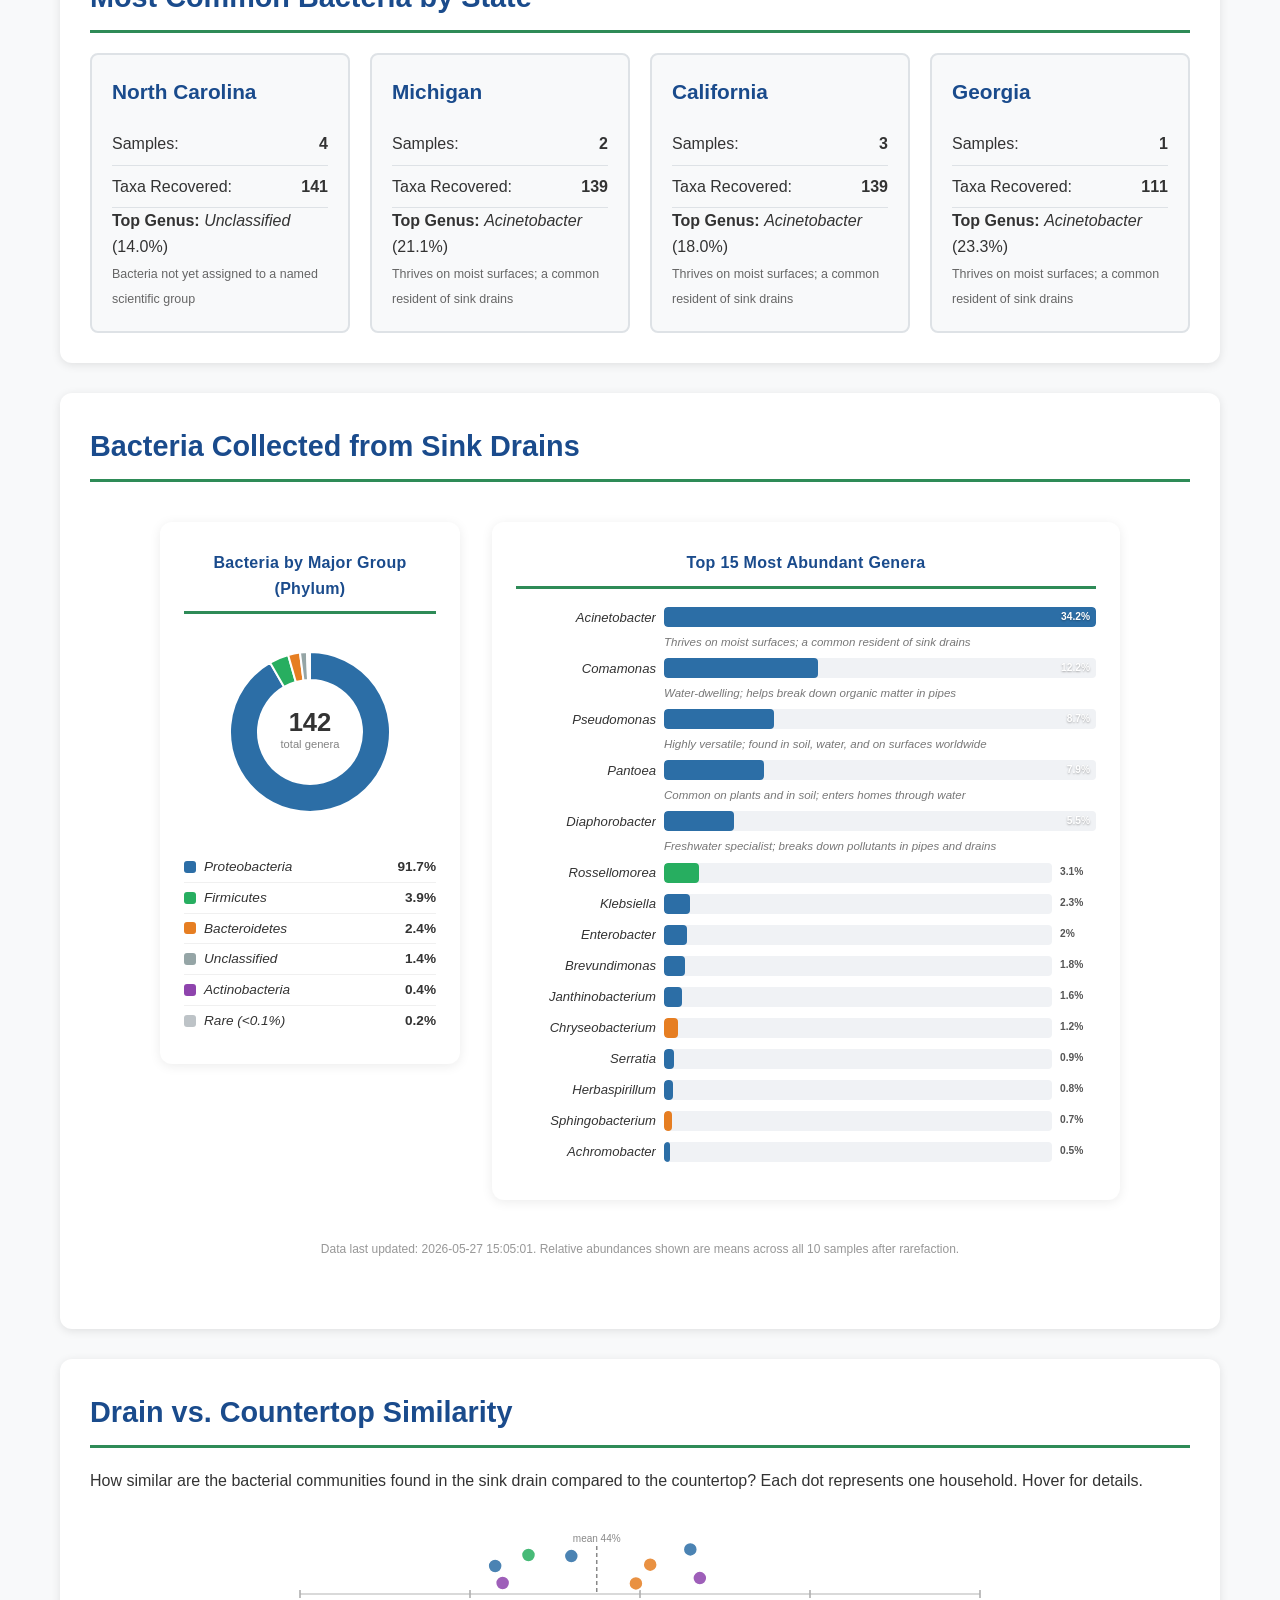
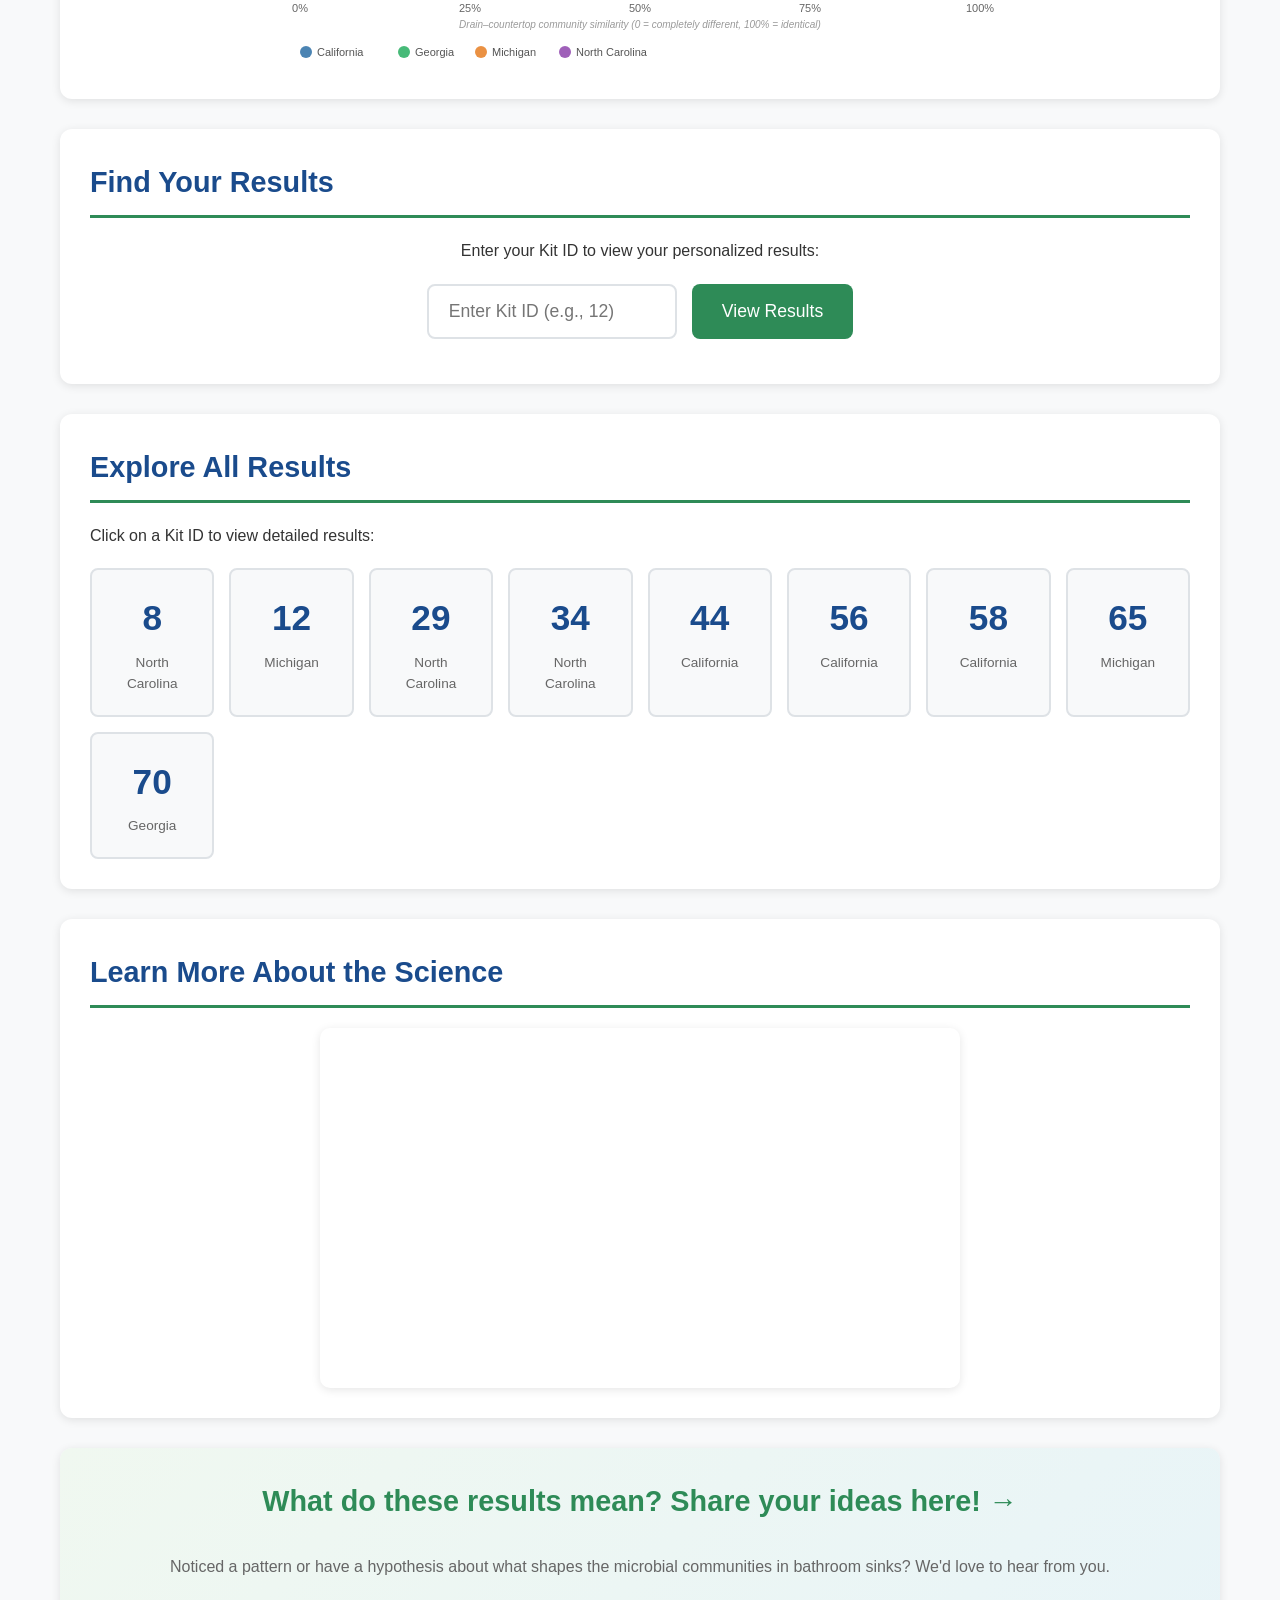
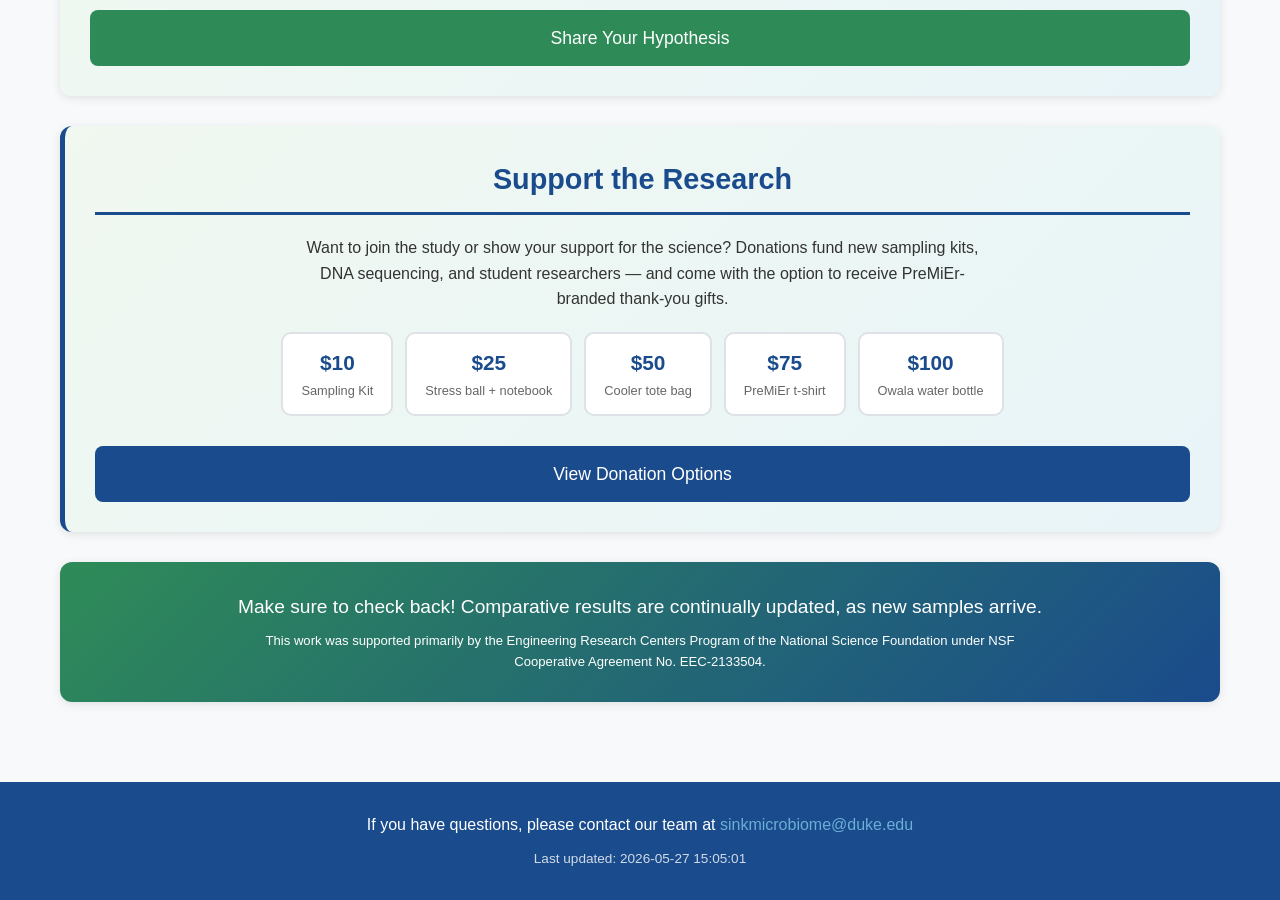
==== commit 6ec20d78: "Add donation page and nav link across all pages - New donate.html: NPR/PBS membership-style tiered p" ====
--- a/website/index.html
+++ b/website/index.html
@@ -17,6 +17,7 @@
         <a href="https://bsky.app/profile/premiererc.bsky.social" target="_blank" rel="noopener">
             <svg xmlns="http://www.w3.org/2000/svg" width="24" height="24" viewBox="0 0 24 24" fill="currentColor" style="vertical-align:middle;margin-right:4px;"><path d="M12 10.8c-1.087-2.114-4.046-6.053-6.798-7.995C2.566.944 1.561 1.266.902 1.565.139 1.908 0 3.08 0 3.768c0 .69.378 5.65.624 6.479.815 2.736 3.713 3.66 6.383 3.364.136-.02.275-.039.415-.056-.138.022-.276.04-.415.056-3.912.58-7.387 2.005-2.83 7.078 5.013 5.19 6.87-1.113 7.823-4.308.953 3.195 2.05 9.271 7.733 4.308 4.267-4.308 1.172-6.498-2.74-7.078a8.741 8.741 0 0 1-.415-.056c.14.017.279.036.415.056 2.67.297 5.568-.628 6.383-3.364.246-.828.624-5.79.624-6.478 0-.69-.139-1.861-.902-2.204-.659-.298-1.664-.62-4.3 1.24C16.046 4.748 13.087 8.687 12 10.8z"/></svg>Bluesky
         </a>
+        <a href="donate.html" class="nav-donate">Donate</a>
     </nav>
 
     <!-- Header -->
@@ -148,6 +149,22 @@
             </div>
         </section>
 
+        <!-- Donation Teaser -->
+        <section class="donate-teaser">
+            <h2>Support the Research</h2>
+            <p>
+                Want to join the study or show your support for the science? Donations fund new sampling kits, DNA sequencing, and student researchers — and come with the option to receive PreMiEr-branded thank-you gifts.
+            </p>
+            <div class="donate-teaser-tiers">
+                <div class="teaser-tier"><span class="t-amount">$10</span><span class="t-label">Sampling Kit</span></div>
+                <div class="teaser-tier"><span class="t-amount">$25</span><span class="t-label">Stress ball + notebook</span></div>
+                <div class="teaser-tier"><span class="t-amount">$50</span><span class="t-label">Cooler tote bag</span></div>
+                <div class="teaser-tier"><span class="t-amount">$75</span><span class="t-label">PreMiEr t-shirt</span></div>
+                <div class="teaser-tier"><span class="t-amount">$100</span><span class="t-label">Owala water bottle</span></div>
+            </div>
+            <a href="donate.html" class="submit-btn" style="display:inline-block; text-decoration:none; padding:14px 36px; background:var(--primary-blue);">View Donation Options</a>
+        </section>
+
         <!-- Updates Notice -->
         <section class="updates-notice">
             <p class="update-text">
--- a/website/css/styles.css
+++ b/website/css/styles.css
@@ -681,6 +681,174 @@
     }
 }
 
+/* Donate nav link (highlighted CTA) */
+.top-nav a.nav-donate {
+    background: var(--primary-green);
+    color: #fff !important;
+    padding: 4px 14px;
+    border-radius: 14px;
+    font-weight: 600;
+    transition: background 0.2s, color 0.2s;
+}
+.top-nav a.nav-donate:hover {
+    background: #236b43;
+    color: #fff !important;
+}
+
+/* Donation teaser section on index */
+.donate-teaser {
+    background: linear-gradient(135deg, #f0f8f0 0%, #e8f4f8 100%);
+    border-left: 5px solid var(--primary-blue);
+    text-align: center;
+}
+.donate-teaser h2 { border-bottom-color: var(--primary-blue); }
+.donate-teaser p  { max-width: 680px; margin: 0 auto 20px; color: var(--text-dark); }
+.donate-teaser-tiers {
+    display: flex;
+    flex-wrap: wrap;
+    justify-content: center;
+    gap: 12px;
+    margin: 20px 0;
+}
+.teaser-tier {
+    background: #fff;
+    border: 2px solid var(--border-color);
+    border-radius: 10px;
+    padding: 12px 18px;
+    min-width: 110px;
+    text-align: center;
+    font-size: 0.88rem;
+}
+.teaser-tier .t-amount {
+    font-size: 1.3rem;
+    font-weight: 700;
+    color: var(--primary-blue);
+    display: block;
+}
+.teaser-tier .t-label {
+    color: var(--text-light);
+    font-size: 0.8rem;
+    margin-top: 2px;
+    display: block;
+}
+
+/* Donate page — tier cards */
+.tier-grid {
+    display: grid;
+    grid-template-columns: repeat(auto-fill, minmax(210px, 1fr));
+    gap: 22px;
+    margin: 24px 0;
+}
+.tier-card {
+    background: var(--background);
+    border: 2px solid var(--border-color);
+    border-radius: 12px;
+    padding: 24px 18px 18px;
+    display: flex;
+    flex-direction: column;
+    gap: 8px;
+    transition: all 0.25s ease;
+}
+.tier-card:hover {
+    border-color: var(--primary-green);
+    box-shadow: var(--shadow-hover);
+    transform: translateY(-3px);
+}
+.tier-card.featured {
+    border-color: var(--primary-blue);
+    border-width: 2.5px;
+    background: #fff;
+}
+.tier-amount {
+    font-size: 2rem;
+    font-weight: 700;
+    color: var(--primary-blue);
+    line-height: 1;
+}
+.tier-name {
+    font-size: 0.95rem;
+    font-weight: 700;
+    color: var(--text-dark);
+    margin-bottom: 4px;
+}
+.tier-desc {
+    font-size: 0.85rem;
+    color: var(--text-light);
+    flex: 1;
+    line-height: 1.5;
+}
+.tier-desc ul {
+    margin: 6px 0 0 16px;
+    padding: 0;
+}
+.tier-desc li { margin-bottom: 3px; }
+.tier-btn {
+    display: block;
+    text-align: center;
+    padding: 10px 14px;
+    background: var(--primary-green);
+    color: #fff;
+    border-radius: 8px;
+    text-decoration: none;
+    font-weight: 600;
+    font-size: 0.9rem;
+    transition: background 0.2s;
+    margin-top: 12px;
+}
+.tier-btn:hover { background: var(--primary-blue); }
+
+/* Donation instructions numbered list */
+.donate-steps {
+    list-style: none;
+    padding: 0;
+    margin: 16px 0;
+    counter-reset: dstep;
+}
+.donate-steps li {
+    counter-increment: dstep;
+    display: flex;
+    gap: 14px;
+    align-items: flex-start;
+    margin-bottom: 14px;
+    font-size: 0.95rem;
+}
+.donate-steps li::before {
+    content: counter(dstep);
+    background: var(--primary-blue);
+    color: #fff;
+    min-width: 26px;
+    height: 26px;
+    border-radius: 50%;
+    display: flex;
+    align-items: center;
+    justify-content: center;
+    font-weight: 700;
+    font-size: 0.82rem;
+    flex-shrink: 0;
+    margin-top: 2px;
+}
+.alert-box {
+    background: #fff8e1;
+    border-left: 4px solid #f9a825;
+    border-radius: 6px;
+    padding: 14px 18px;
+    margin: 16px 0;
+    font-size: 0.92rem;
+    line-height: 1.6;
+}
+.alert-box strong { color: #7b5800; }
+.disclaimers-list {
+    list-style: disc;
+    margin: 10px 0 0 20px;
+    padding: 0;
+}
+.disclaimers-list li {
+    margin-bottom: 8px;
+    font-size: 0.88rem;
+    color: var(--text-light);
+    line-height: 1.55;
+}
+
 /* Loading Animation */
 .loading {
     display: inline-block;
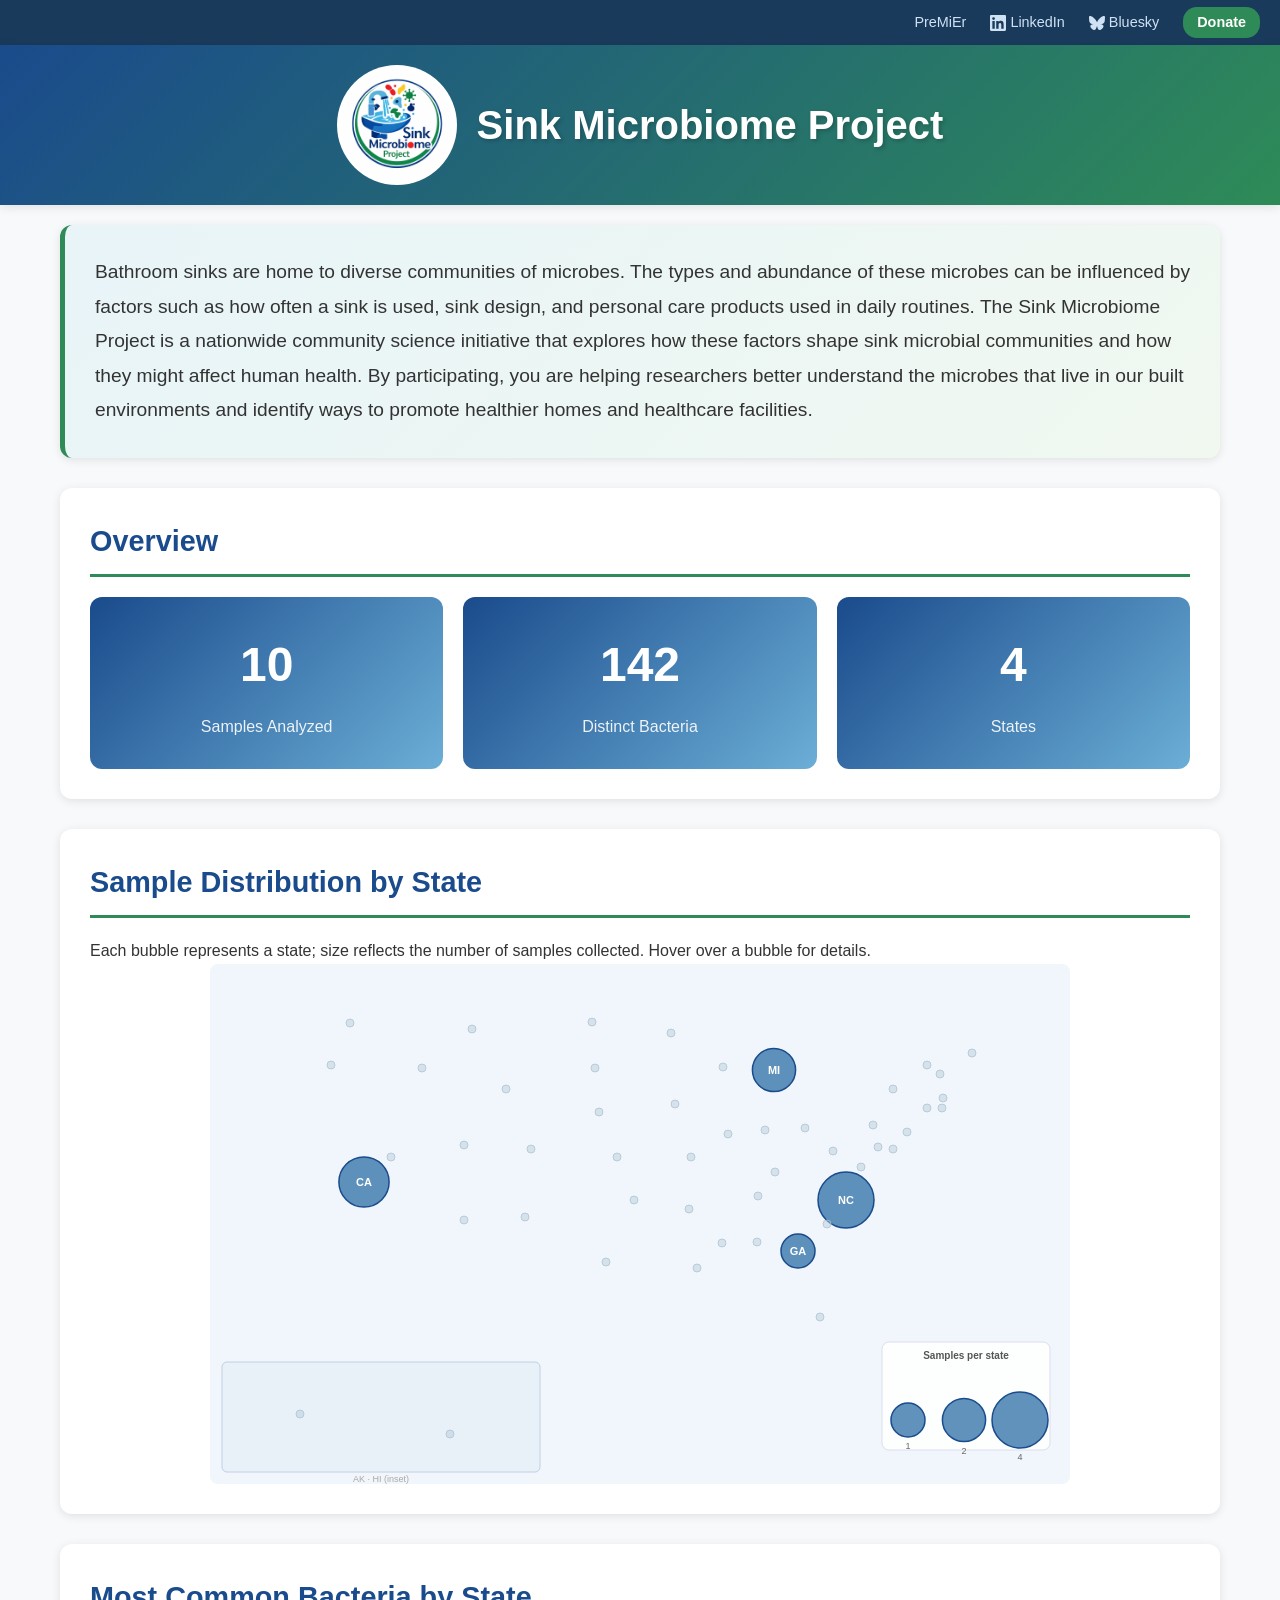
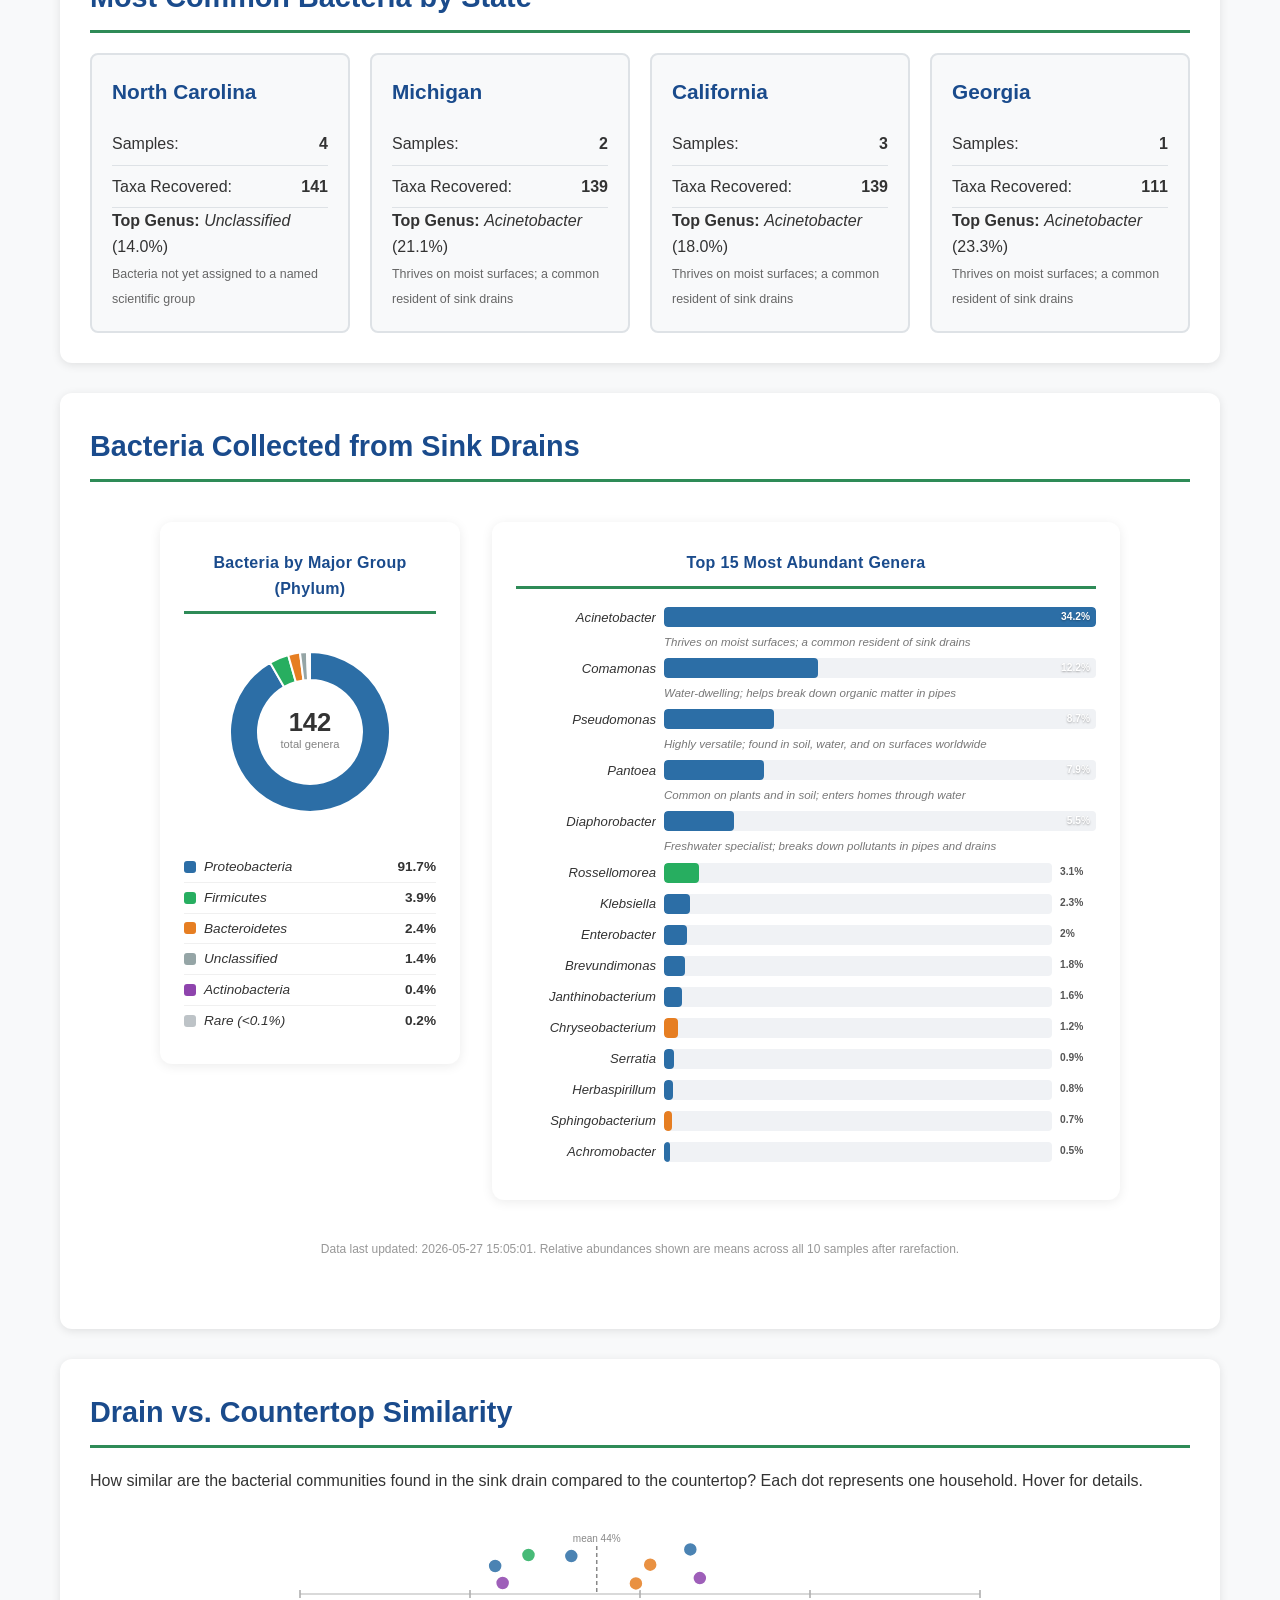
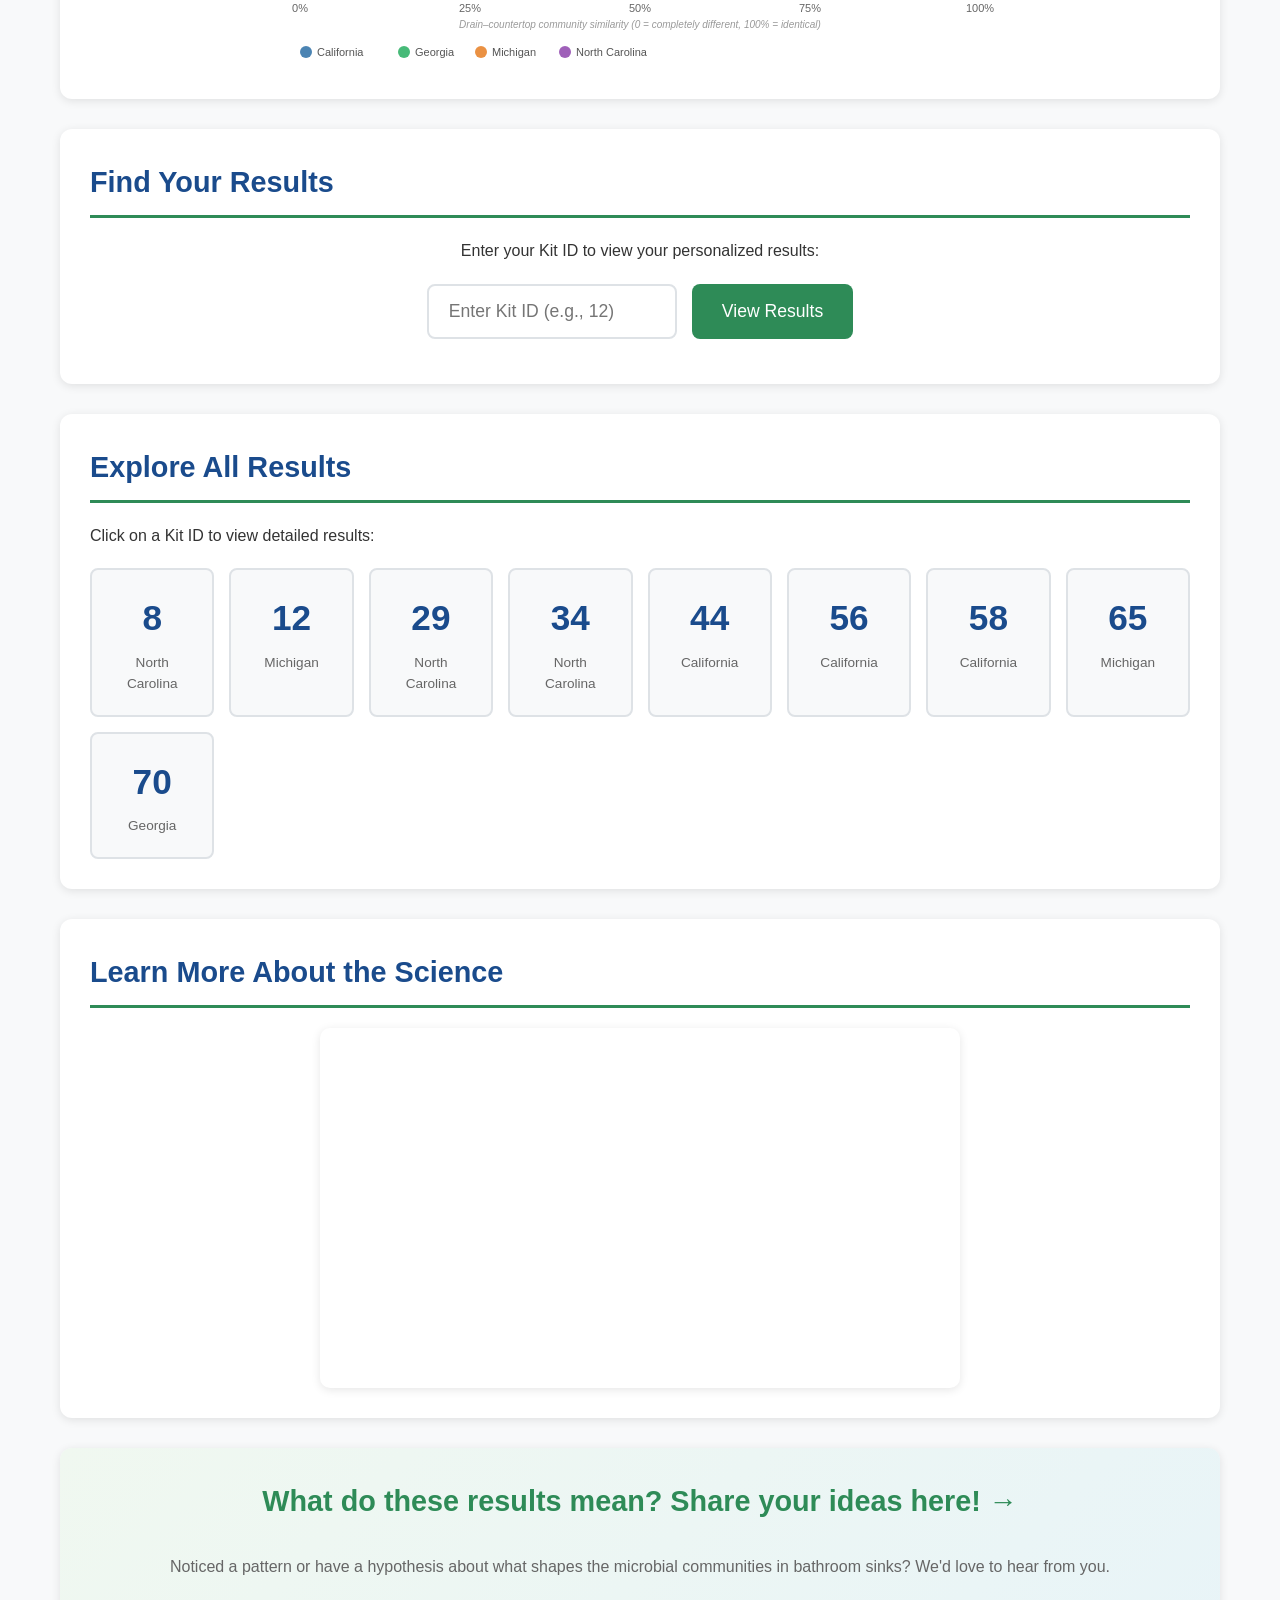
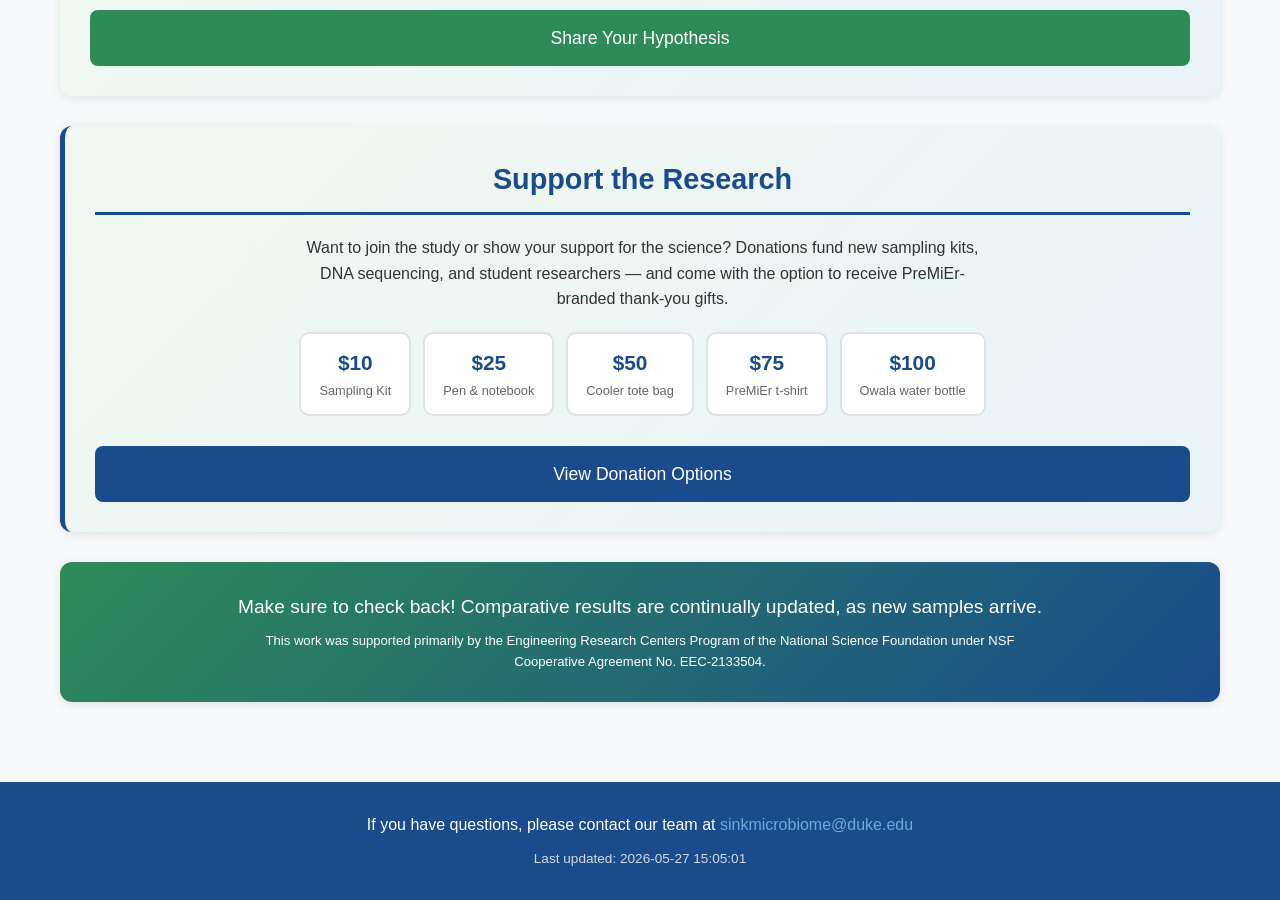
==== commit 1f29fd8a: "Update donation page: swag descriptions, US-only notice, fix numbered list spacing - Remove stress b" ====
--- a/website/index.html
+++ b/website/index.html
@@ -157,7 +157,7 @@
             </p>
             <div class="donate-teaser-tiers">
                 <div class="teaser-tier"><span class="t-amount">$10</span><span class="t-label">Sampling Kit</span></div>
-                <div class="teaser-tier"><span class="t-amount">$25</span><span class="t-label">Stress ball + notebook</span></div>
+                <div class="teaser-tier"><span class="t-amount">$25</span><span class="t-label">Pen &amp; notebook</span></div>
                 <div class="teaser-tier"><span class="t-amount">$50</span><span class="t-label">Cooler tote bag</span></div>
                 <div class="teaser-tier"><span class="t-amount">$75</span><span class="t-label">PreMiEr t-shirt</span></div>
                 <div class="teaser-tier"><span class="t-amount">$100</span><span class="t-label">Owala water bottle</span></div>
--- a/website/css/styles.css
+++ b/website/css/styles.css
@@ -804,7 +804,7 @@
     margin: 16px 0;
     counter-reset: dstep;
 }
-.donate-steps li {
+.donate-steps > li {
     counter-increment: dstep;
     display: flex;
     gap: 14px;
@@ -812,7 +812,7 @@
     margin-bottom: 14px;
     font-size: 0.95rem;
 }
-.donate-steps li::before {
+.donate-steps > li::before {
     content: counter(dstep);
     background: var(--primary-blue);
     color: #fff;
@@ -826,6 +826,14 @@
     font-size: 0.82rem;
     flex-shrink: 0;
     margin-top: 2px;
+}
+.donate-steps > li > ul {
+    margin: 8px 0 0 0;
+    padding-left: 18px;
+    font-size: 0.9rem;
+}
+.donate-steps > li > ul > li {
+    margin-bottom: 4px;
 }
 .alert-box {
     background: #fff8e1;
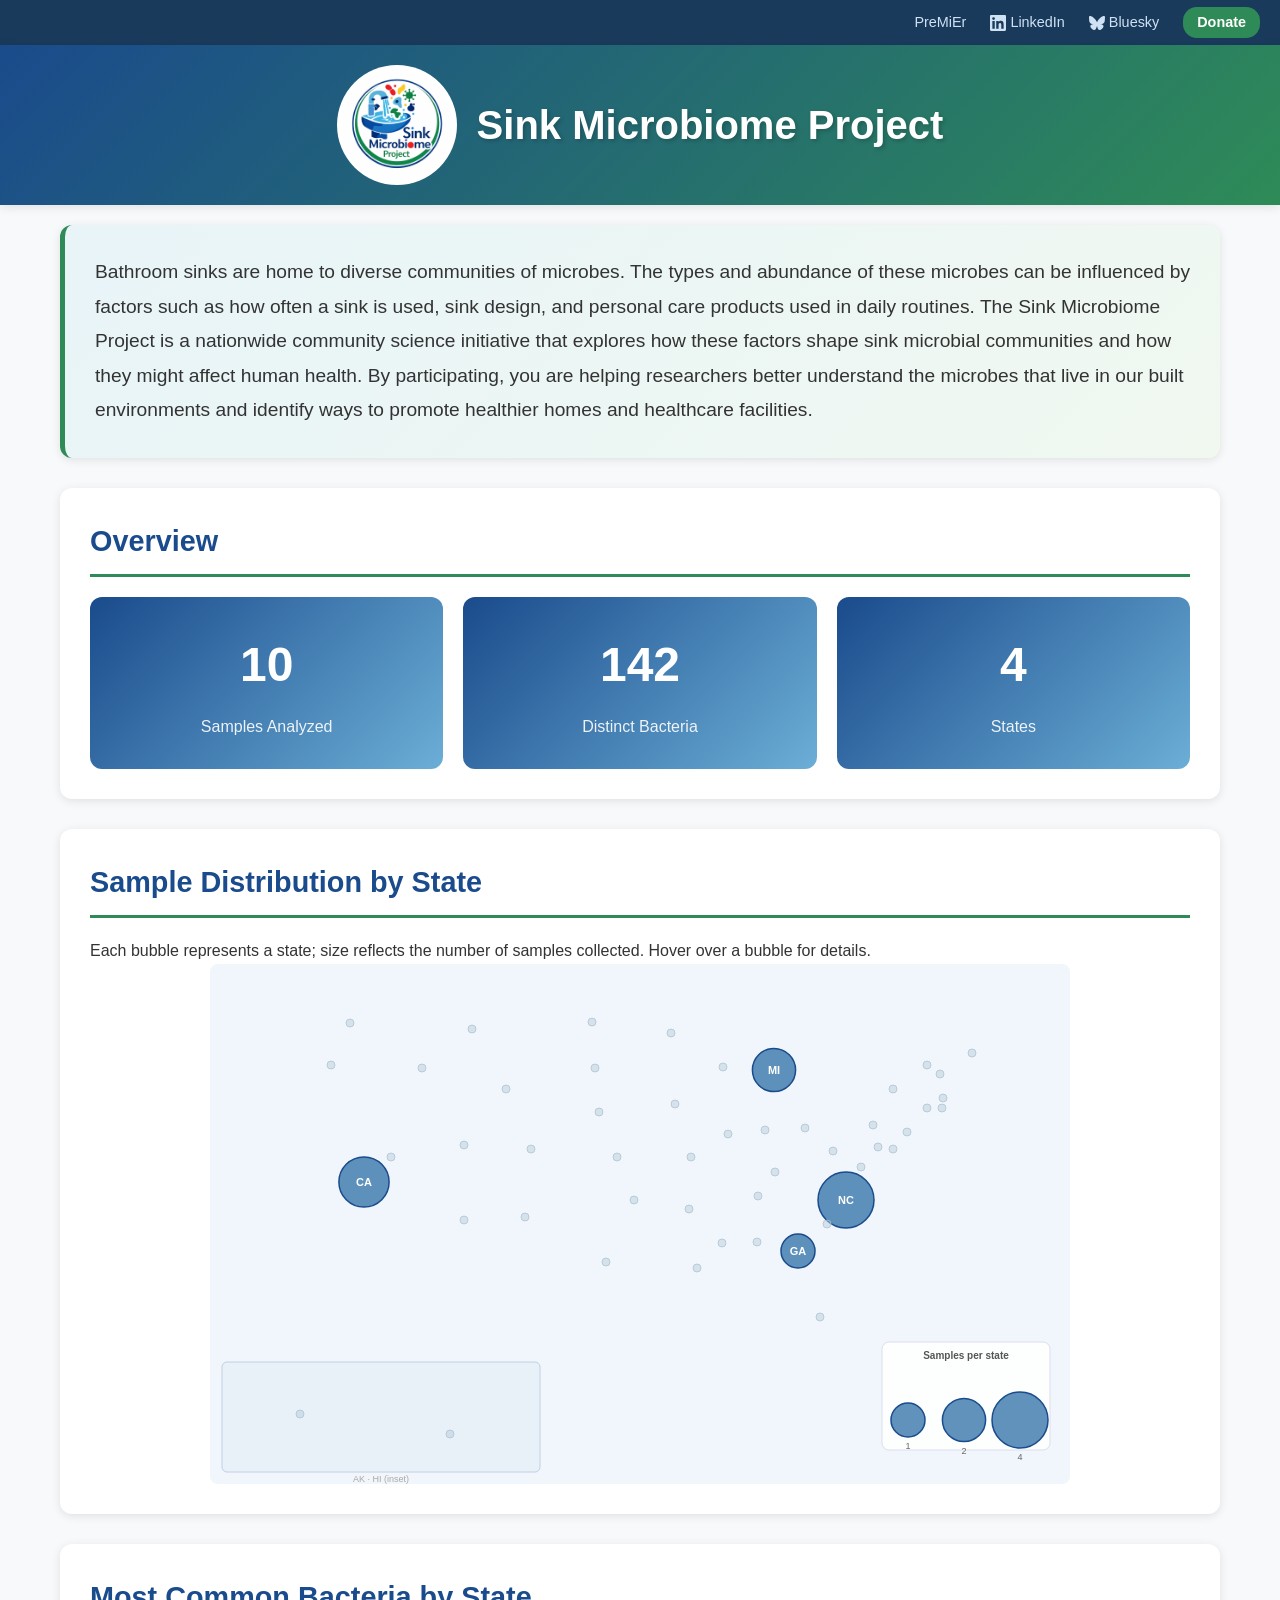
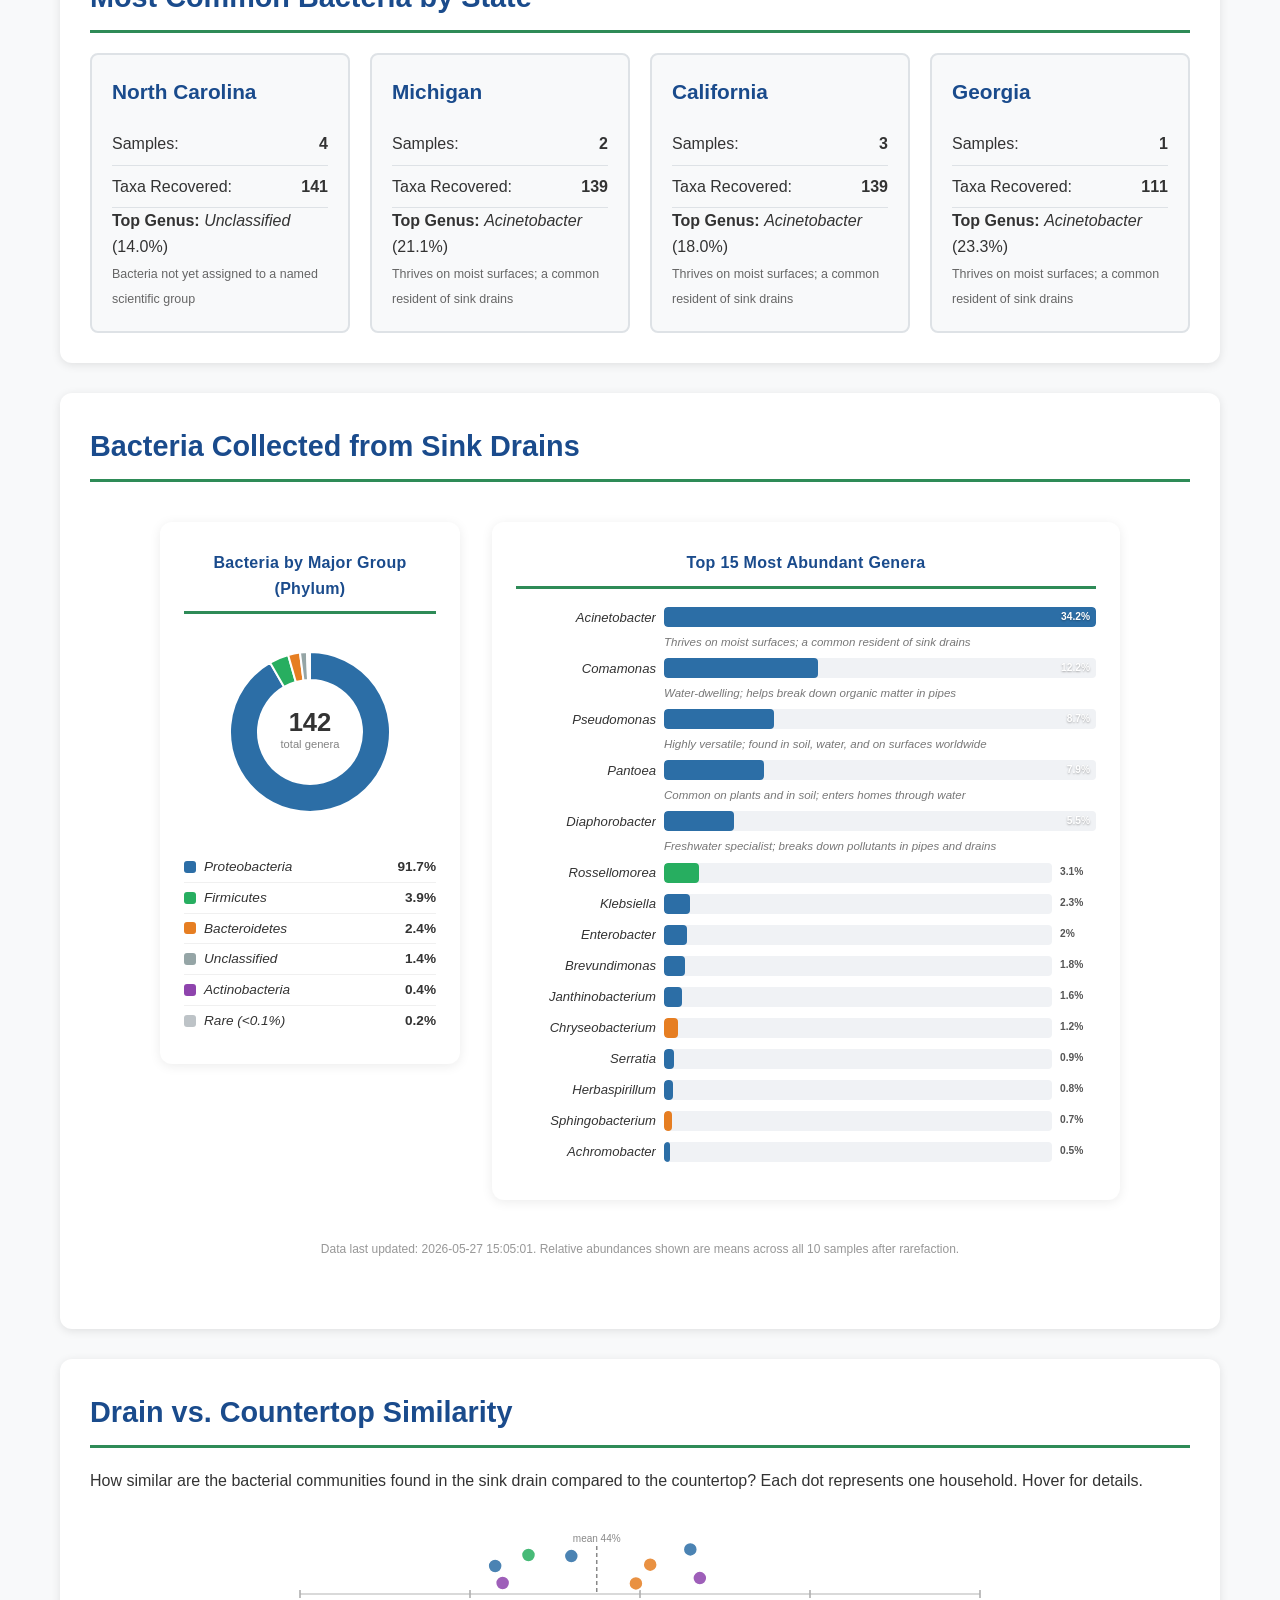
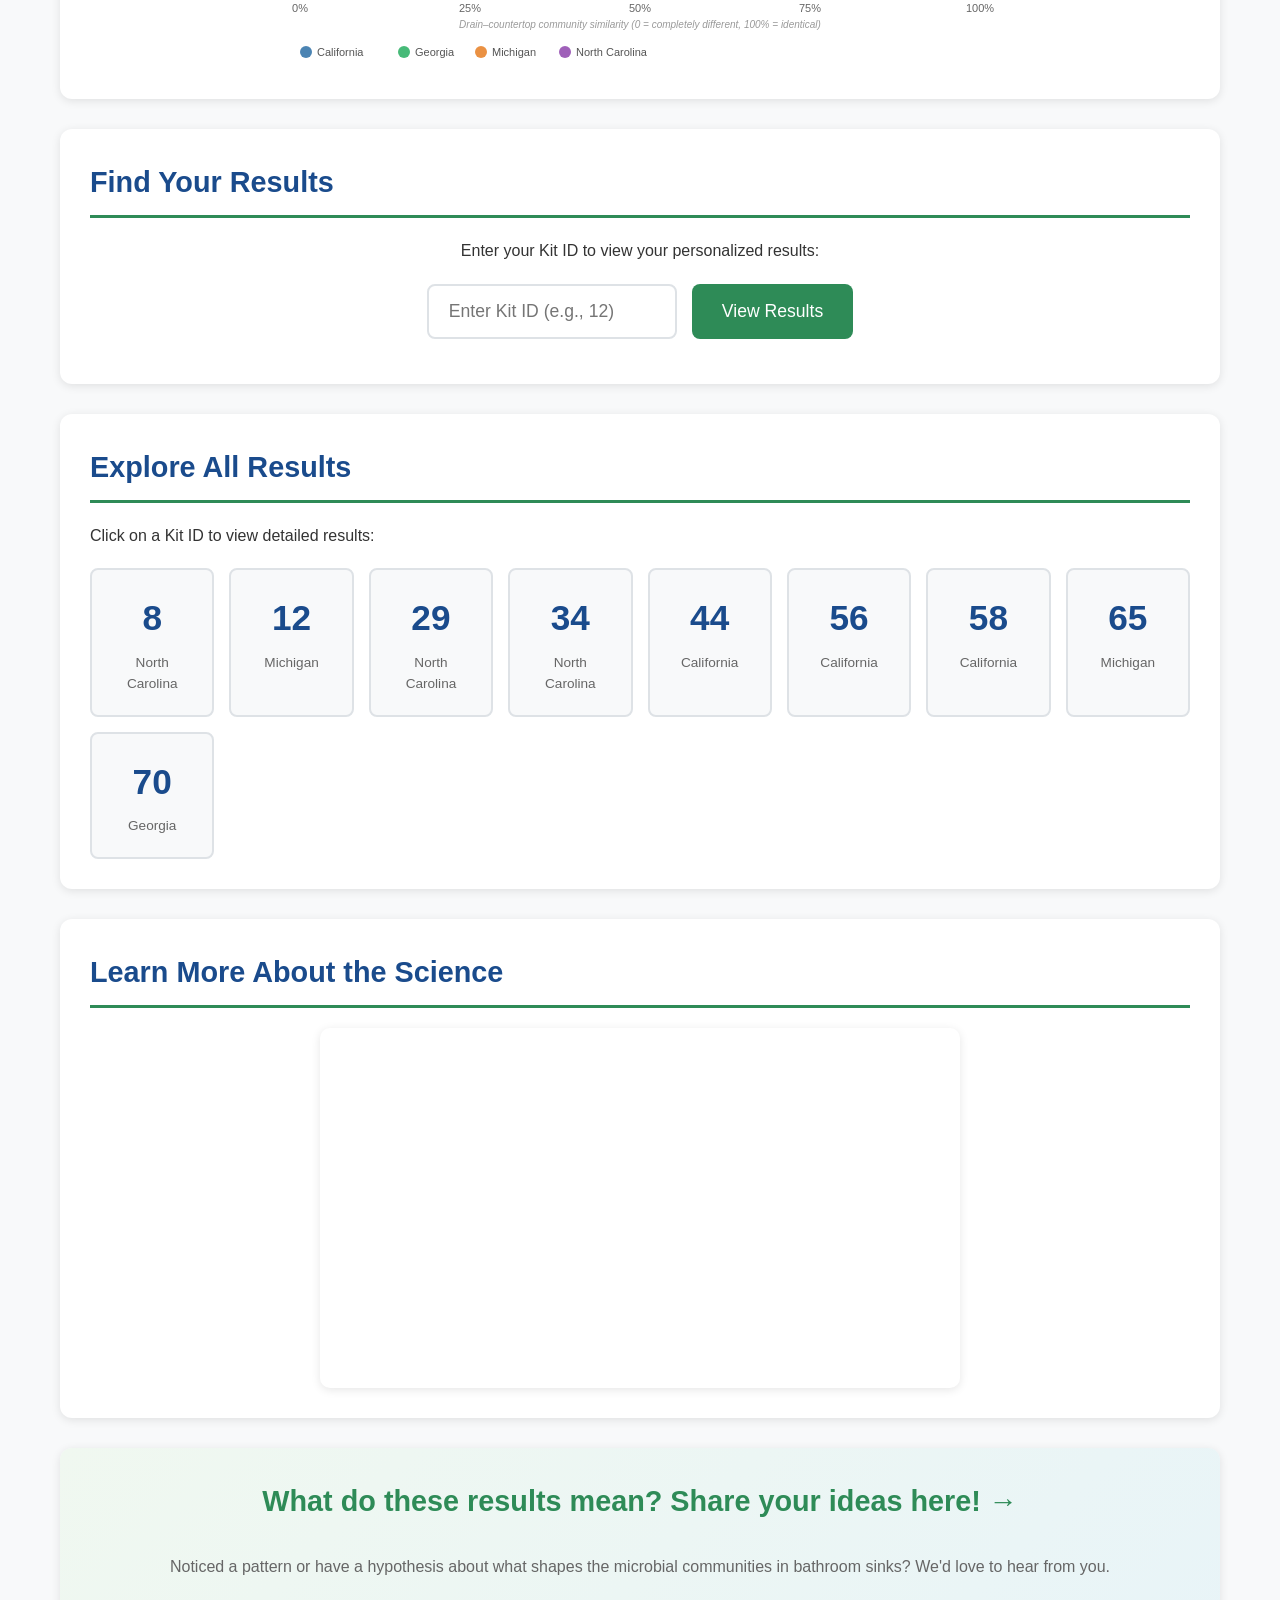
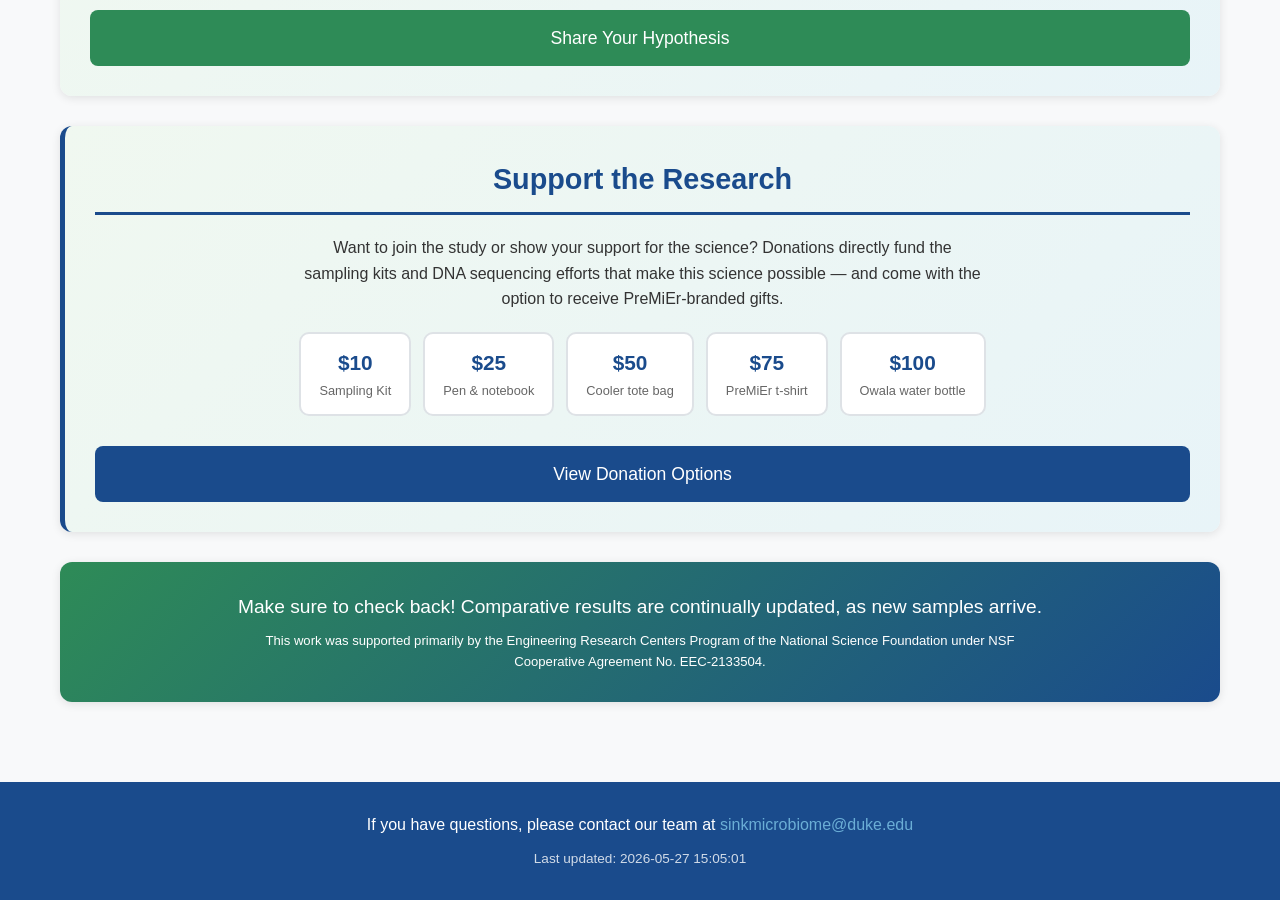
==== commit 0deed00f: "Update index.html" ====
--- a/website/index.html
+++ b/website/index.html
@@ -153,7 +153,7 @@
         <section class="donate-teaser">
             <h2>Support the Research</h2>
             <p>
-                Want to join the study or show your support for the science? Donations fund new sampling kits, DNA sequencing, and student researchers — and come with the option to receive PreMiEr-branded thank-you gifts.
+                Want to join the study or show your support for the science? Donations directly fund the sampling kits and DNA sequencing efforts that make this science possible — and come with the option to receive PreMiEr-branded gifts.
             </p>
             <div class="donate-teaser-tiers">
                 <div class="teaser-tier"><span class="t-amount">$10</span><span class="t-label">Sampling Kit</span></div>
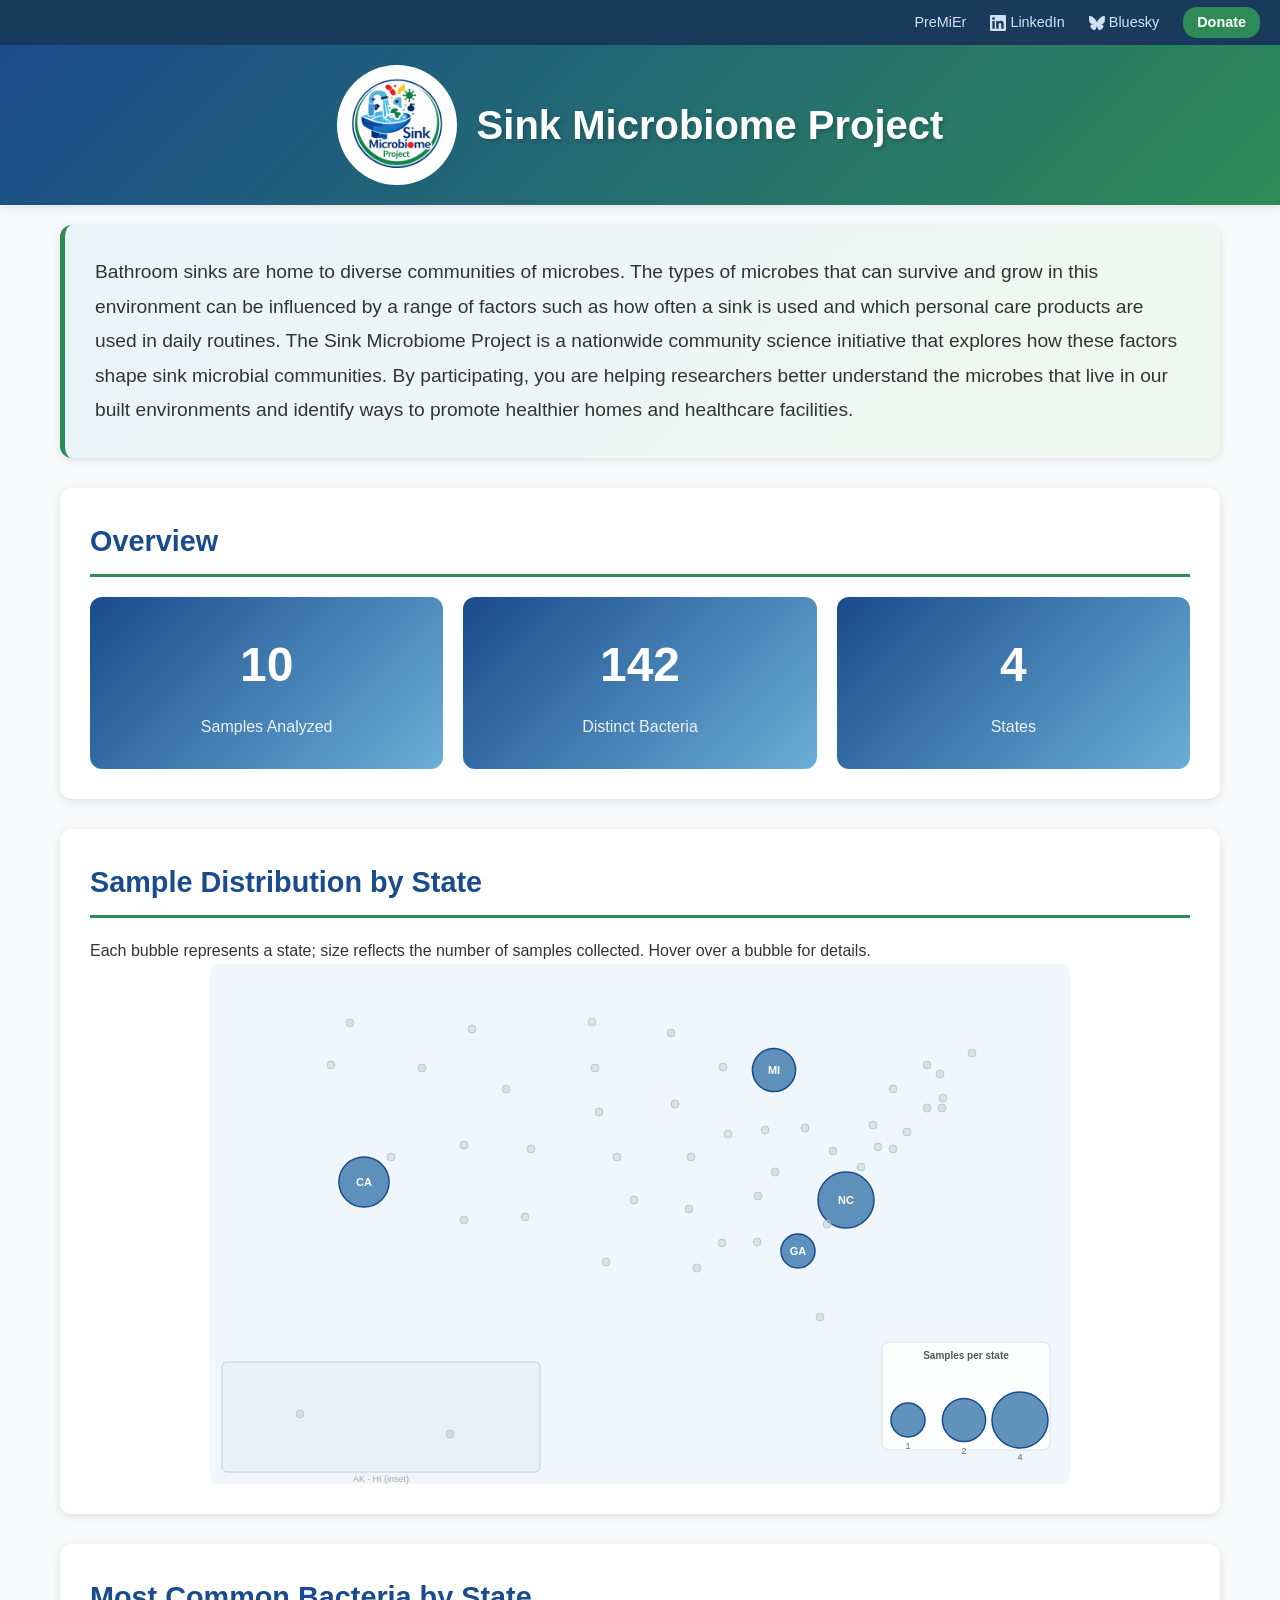
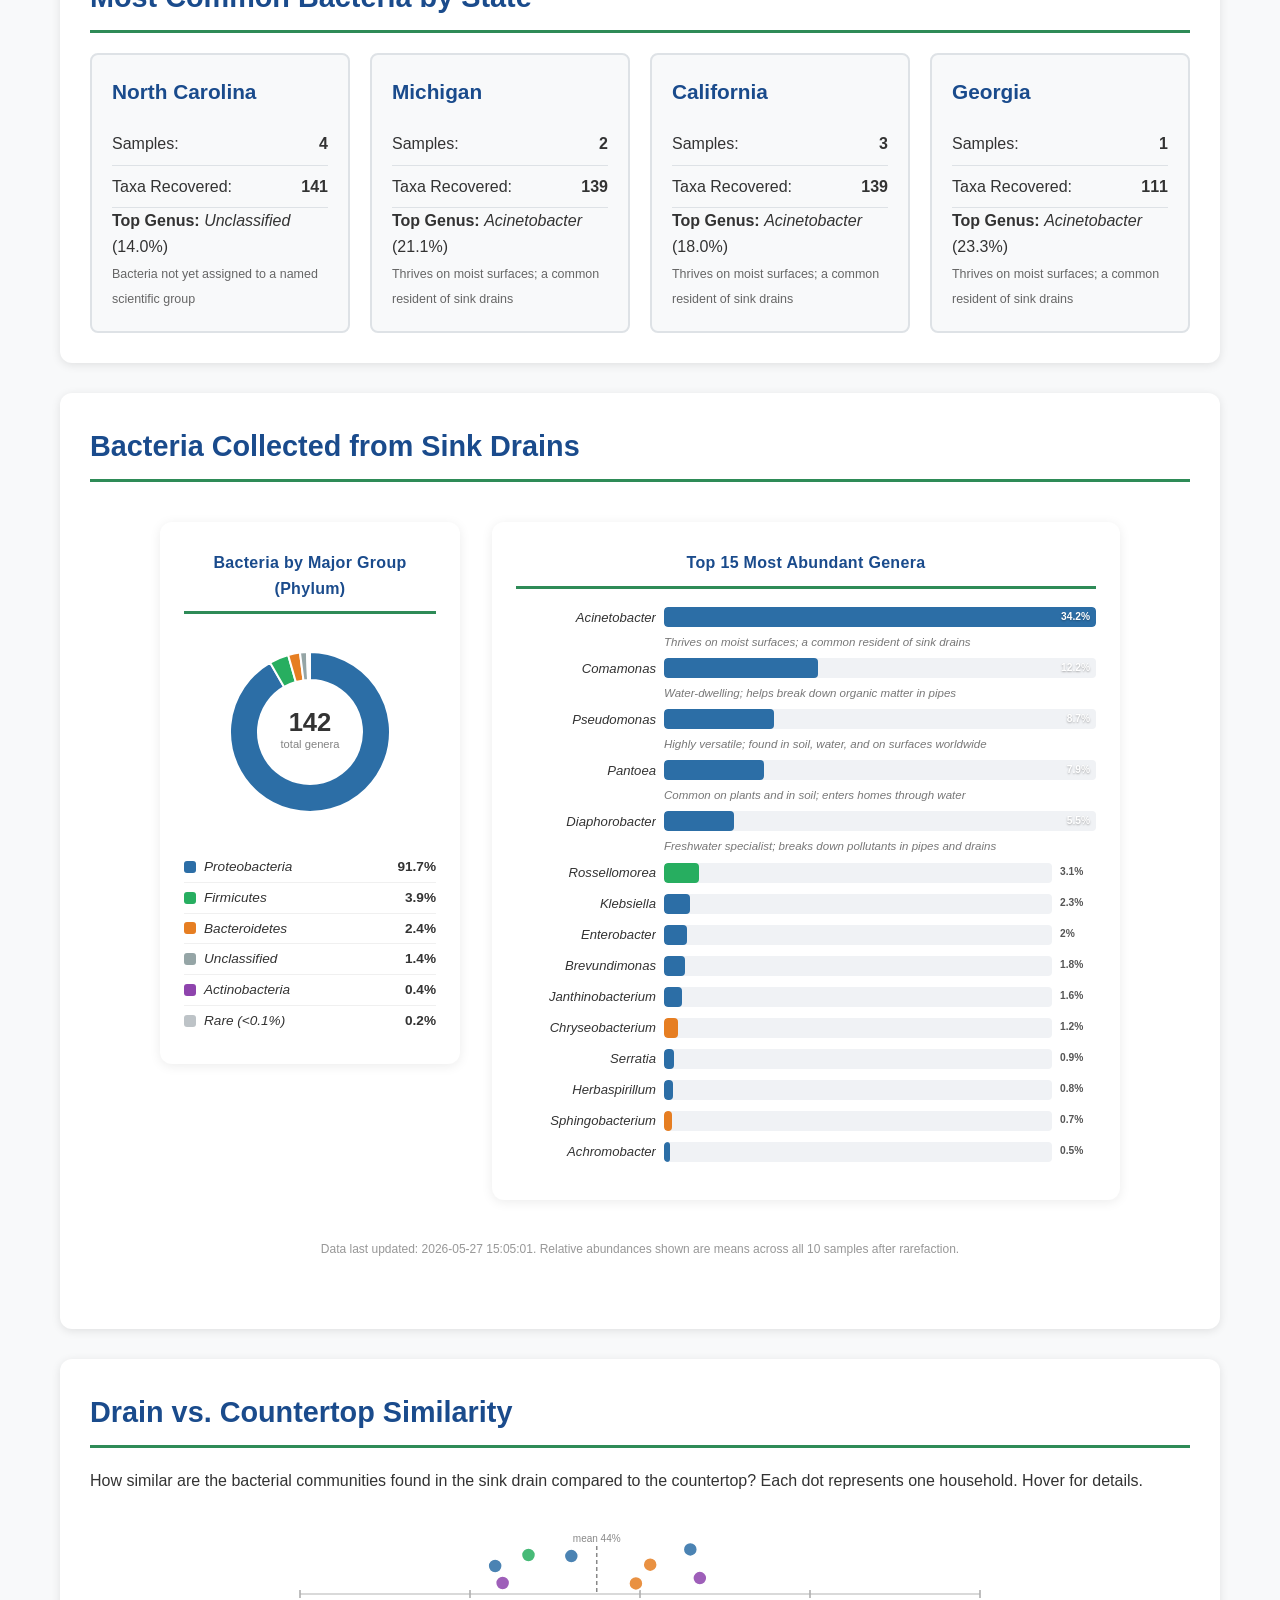
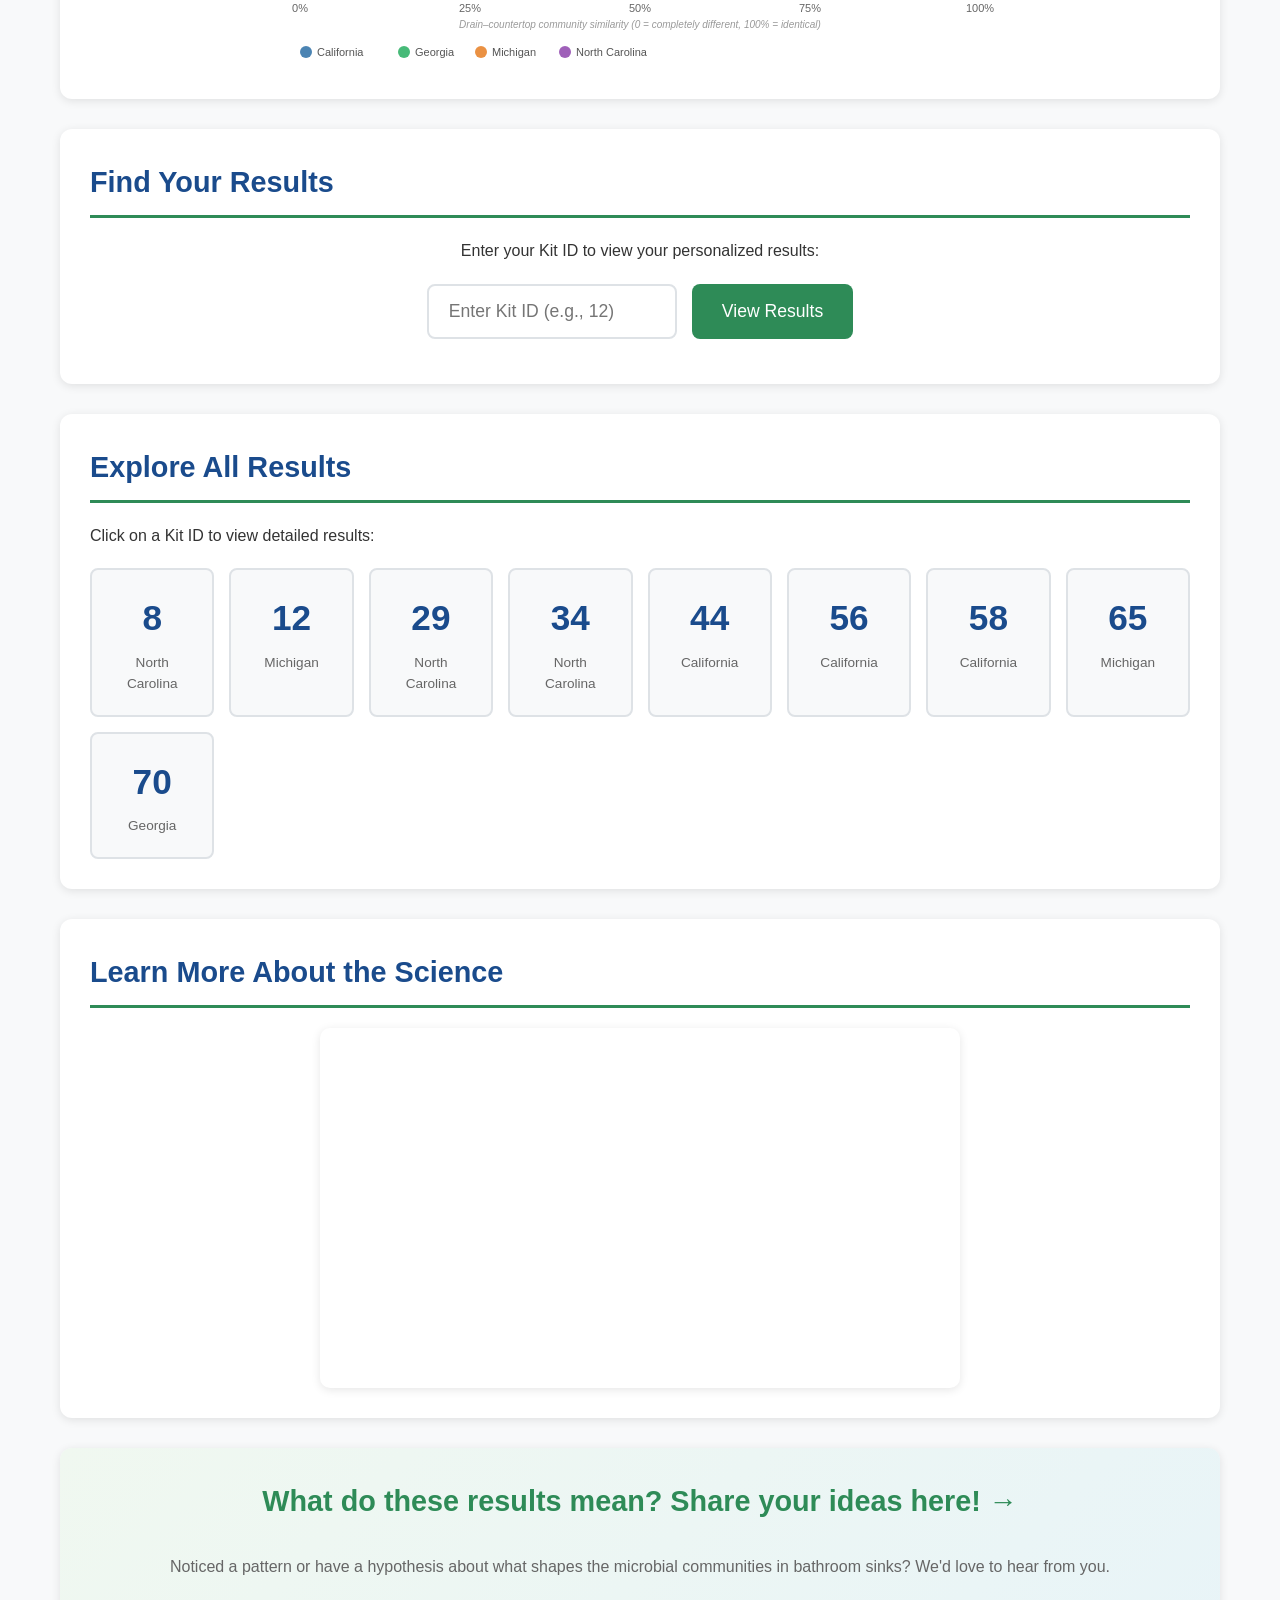
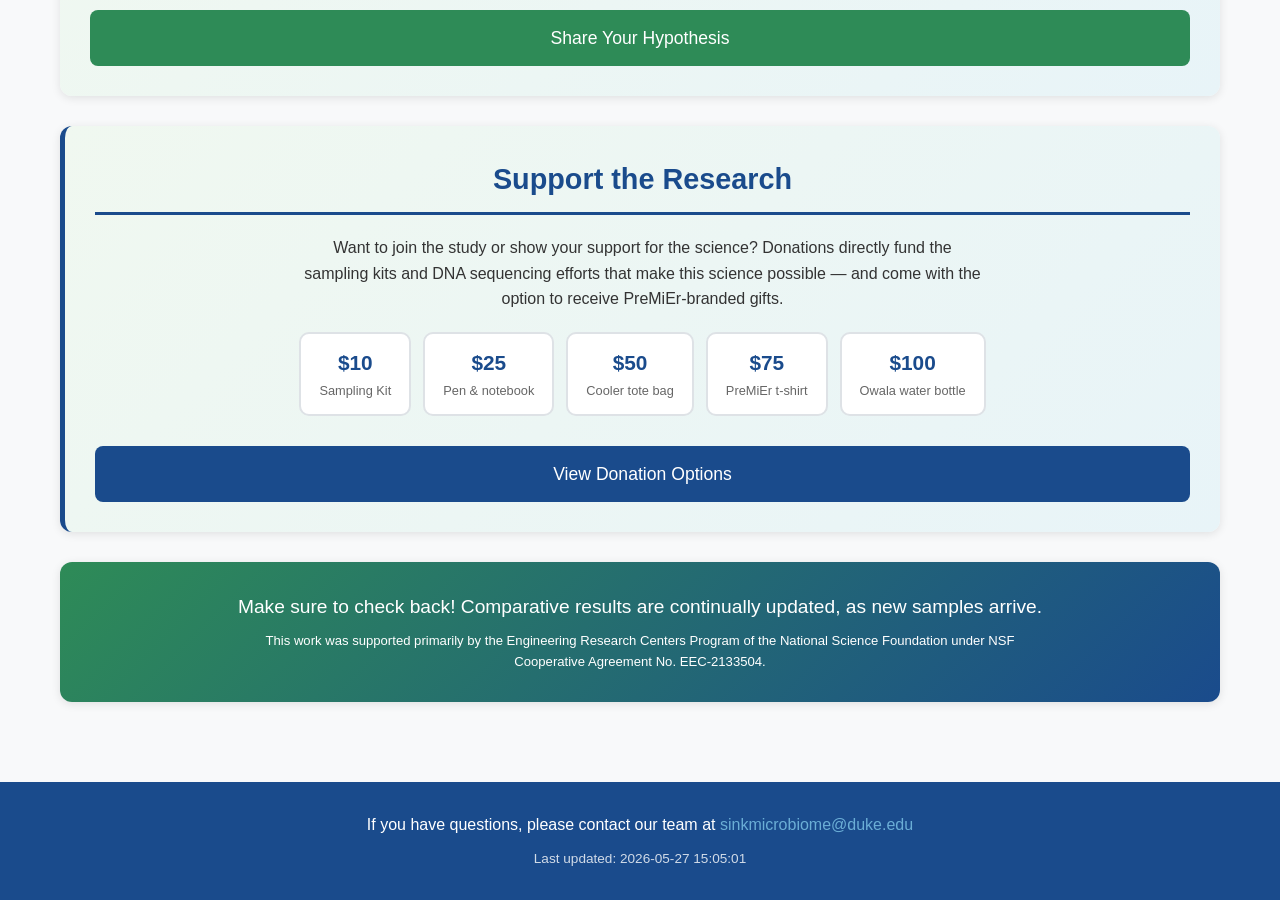
==== commit 5b2be0b4: "Update index.html" ====
--- a/website/index.html
+++ b/website/index.html
@@ -33,7 +33,7 @@
         <!-- Project Description -->
         <section class="project-intro">
             <p class="intro-text">
-                Bathroom sinks are home to diverse communities of microbes. The types and abundance of these microbes can be influenced by factors such as how often a sink is used, sink design, and personal care products used in daily routines. The Sink Microbiome Project is a nationwide community science initiative that explores how these factors shape sink microbial communities and how they might affect human health. By participating, you are helping researchers better understand the microbes that live in our built environments and identify ways to promote healthier homes and healthcare facilities.
+                Bathroom sinks are home to diverse communities of microbes. The types of microbes that can survive and grow in this environment can be influenced by a range of factors such as how often a sink is used and which personal care products are used in daily routines. The Sink Microbiome Project is a nationwide community science initiative that explores how these factors shape sink microbial communities. By participating, you are helping researchers better understand the microbes that live in our built environments and identify ways to promote healthier homes and healthcare facilities.
             </p>
         </section>
 
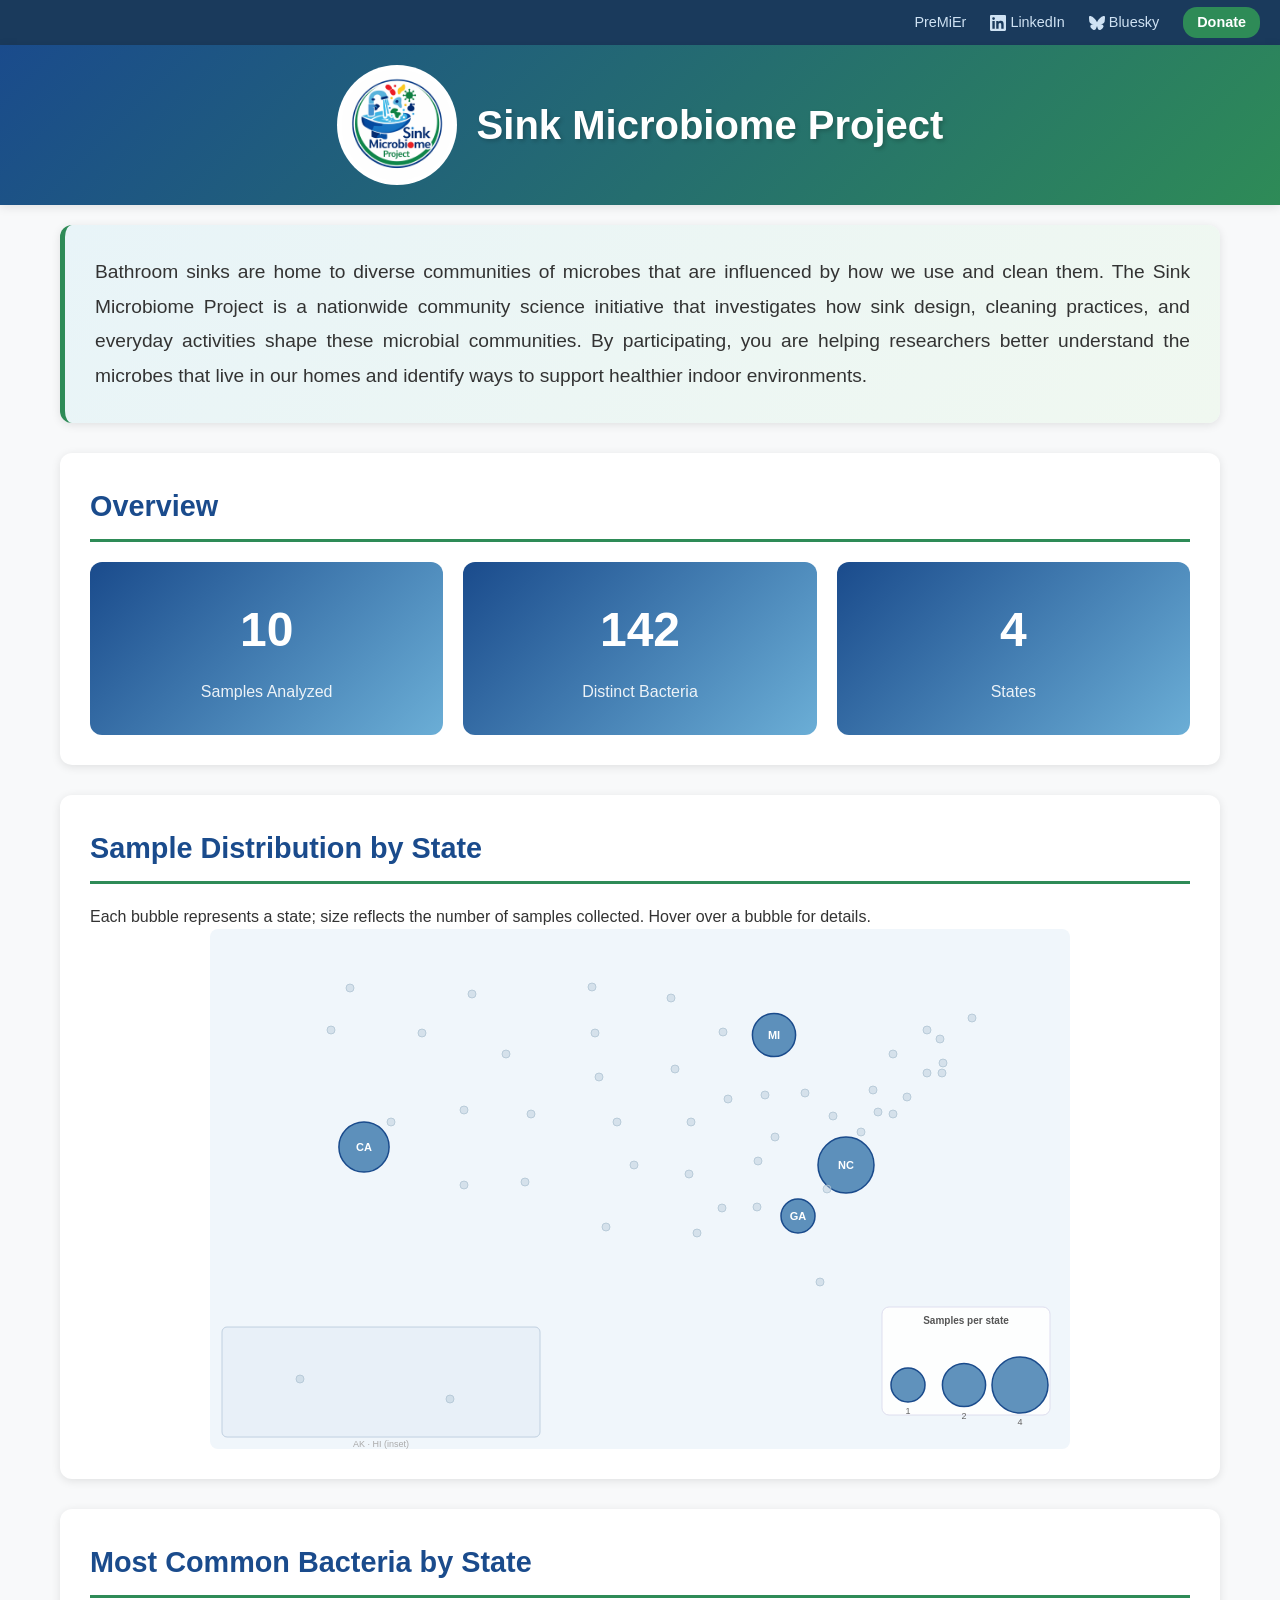
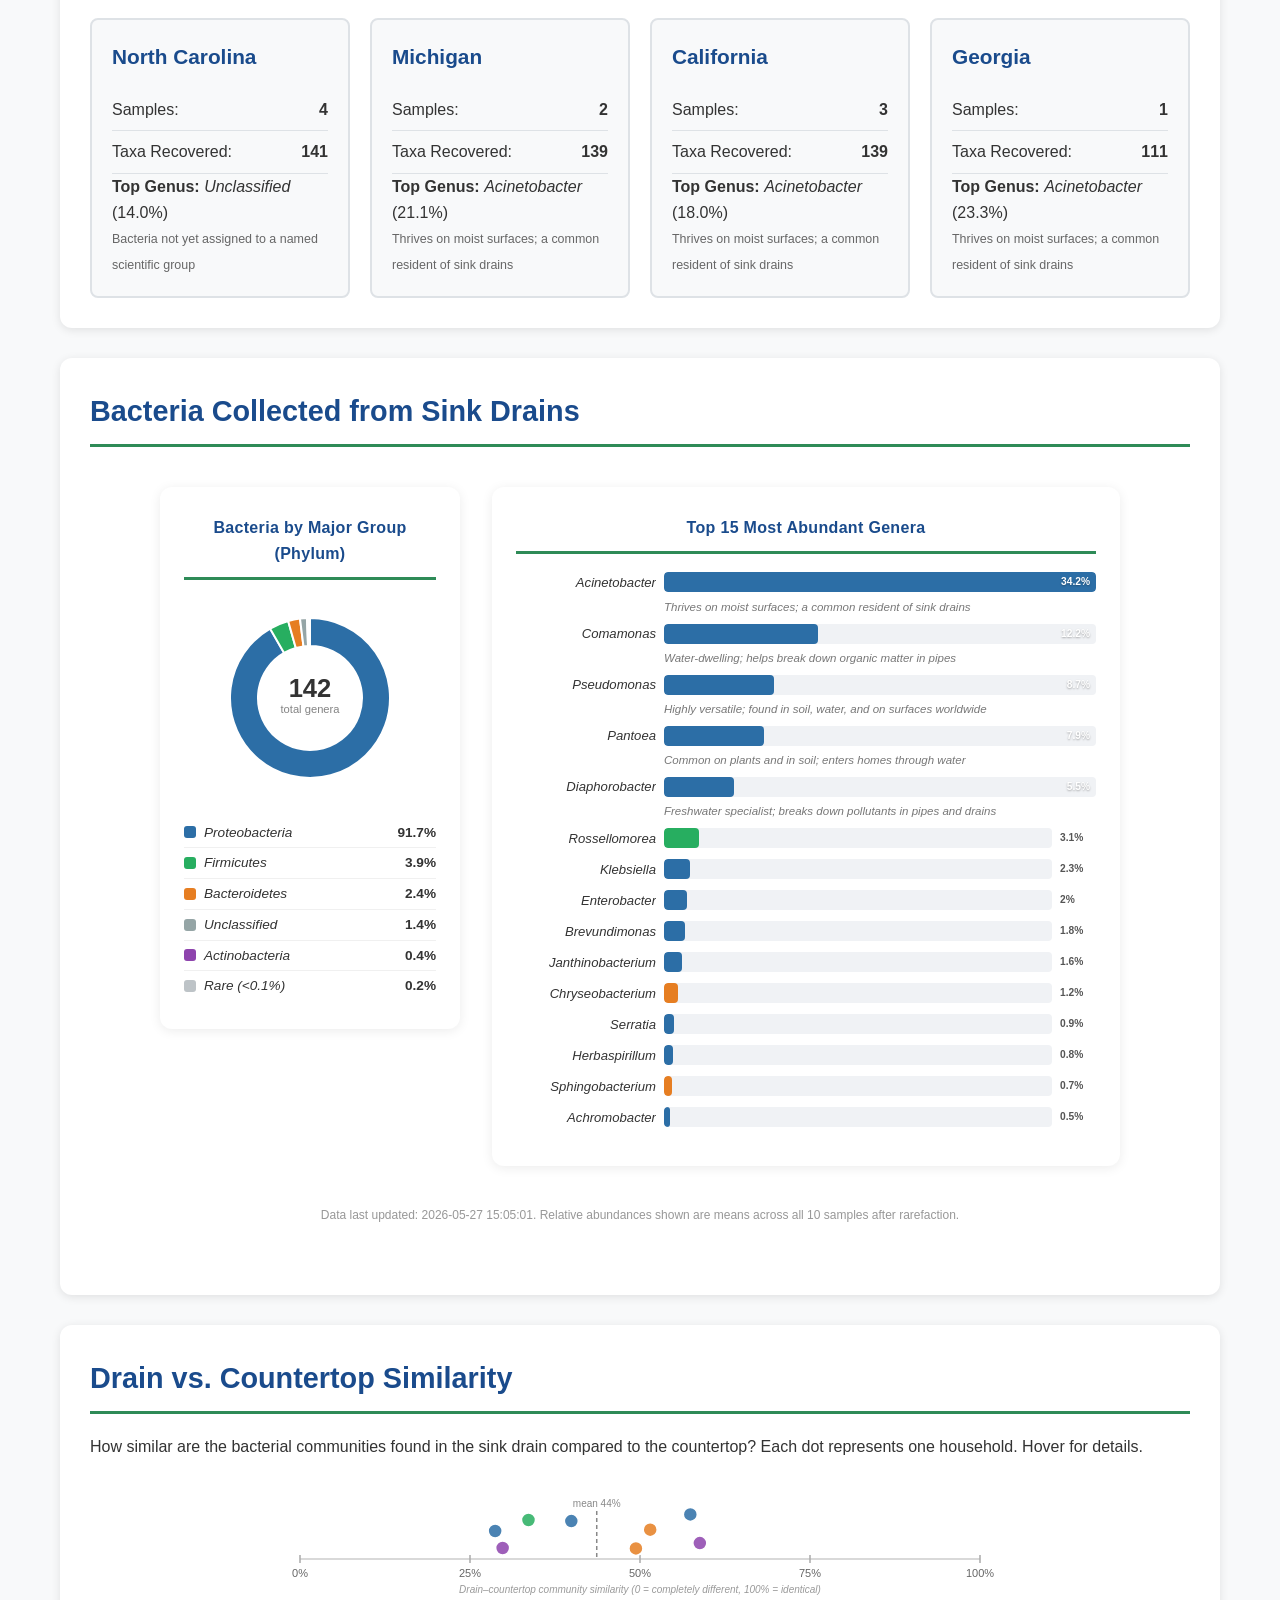
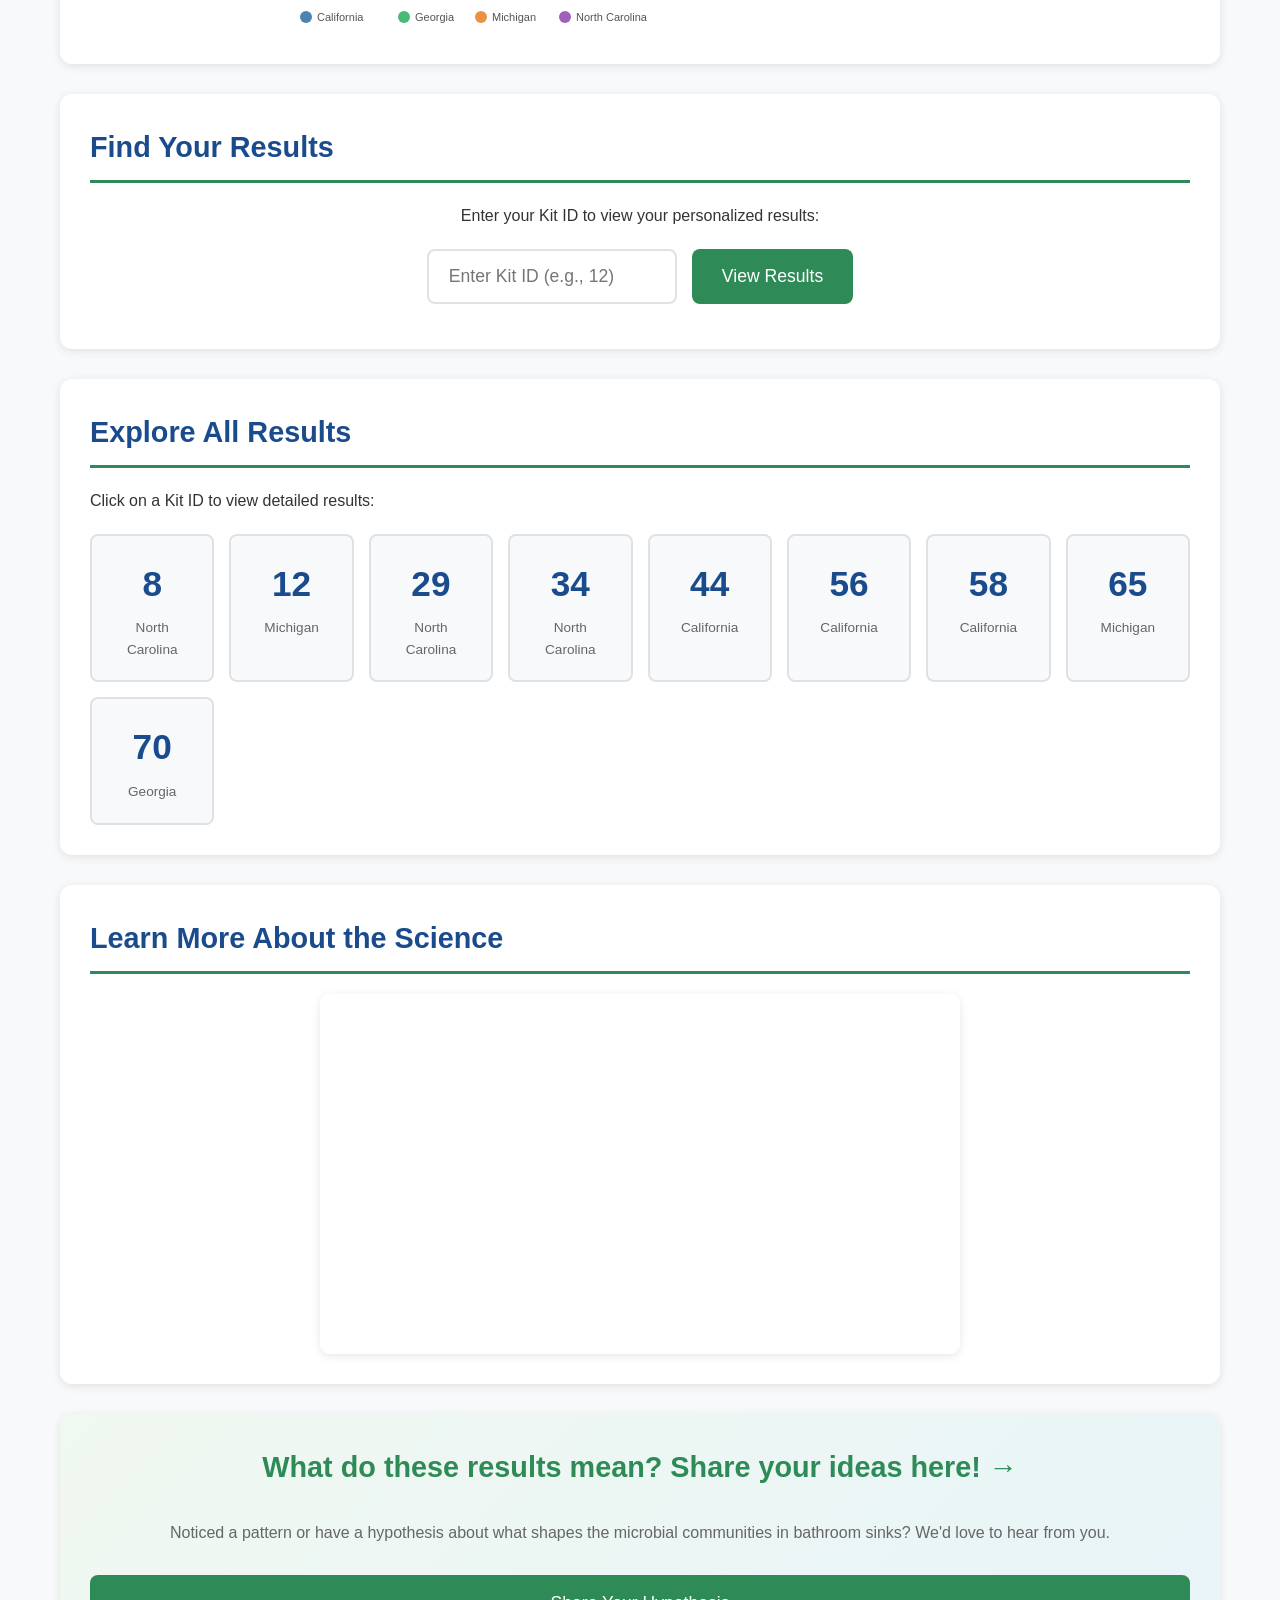
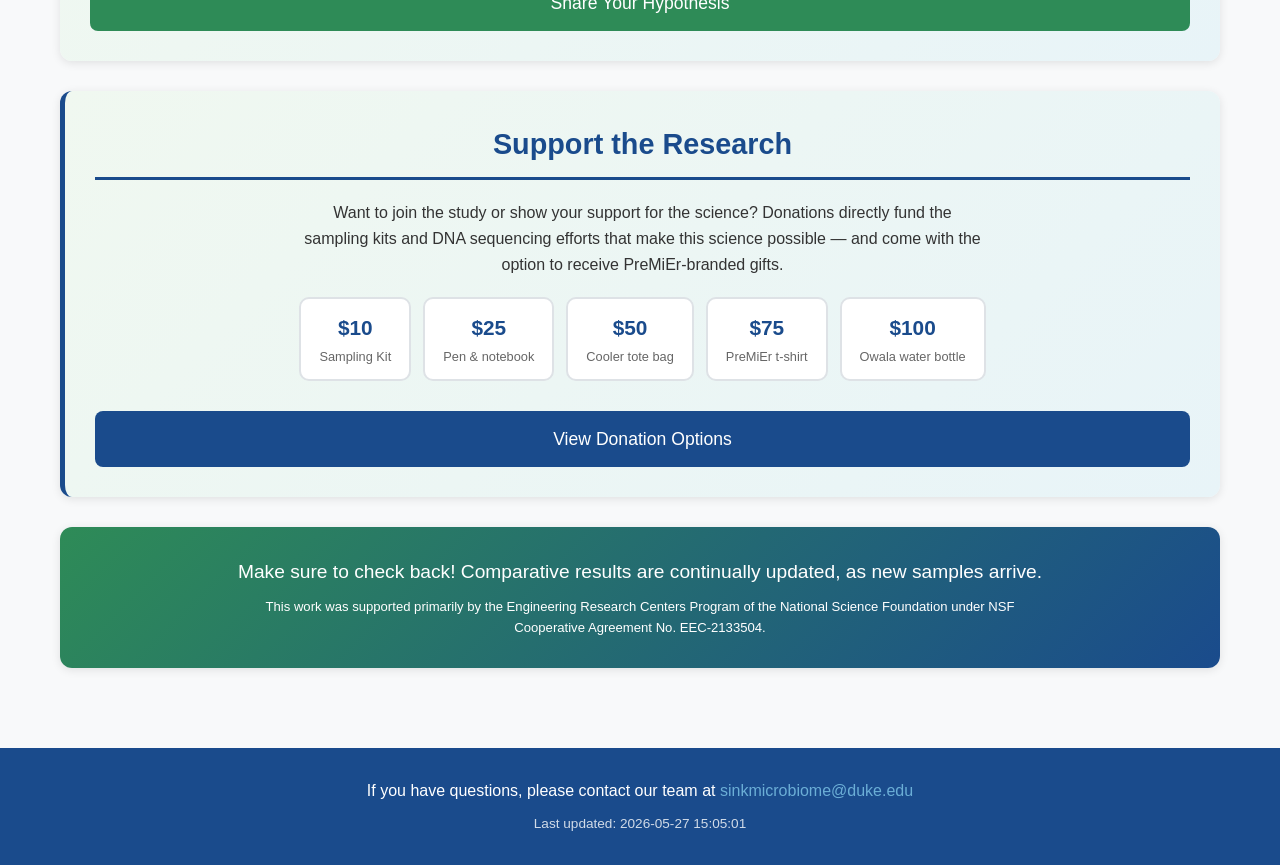
==== commit 4307cbf8: "Update index.html" ====
--- a/website/index.html
+++ b/website/index.html
@@ -33,7 +33,7 @@
         <!-- Project Description -->
         <section class="project-intro">
             <p class="intro-text">
-                Bathroom sinks are home to diverse communities of microbes. The types of microbes that can survive and grow in this environment can be influenced by a range of factors such as how often a sink is used and which personal care products are used in daily routines. The Sink Microbiome Project is a nationwide community science initiative that explores how these factors shape sink microbial communities. By participating, you are helping researchers better understand the microbes that live in our built environments and identify ways to promote healthier homes and healthcare facilities.
+                Bathroom sinks are home to diverse communities of microbes that are influenced by how we use and clean them. The Sink Microbiome Project is a nationwide community science initiative that investigates how sink design, cleaning practices, and everyday activities shape these microbial communities. By participating, you are helping researchers better understand the microbes that live in our homes and identify ways to support healthier indoor environments.
             </p>
         </section>
 
--- a/website/css/styles.css
+++ b/website/css/styles.css
@@ -305,6 +305,7 @@
     font-size: 1.2rem;
     color: var(--text-dark);
     line-height: 1.8;
+    text-align: justify;
 }
 
 /* Stats Grid */
